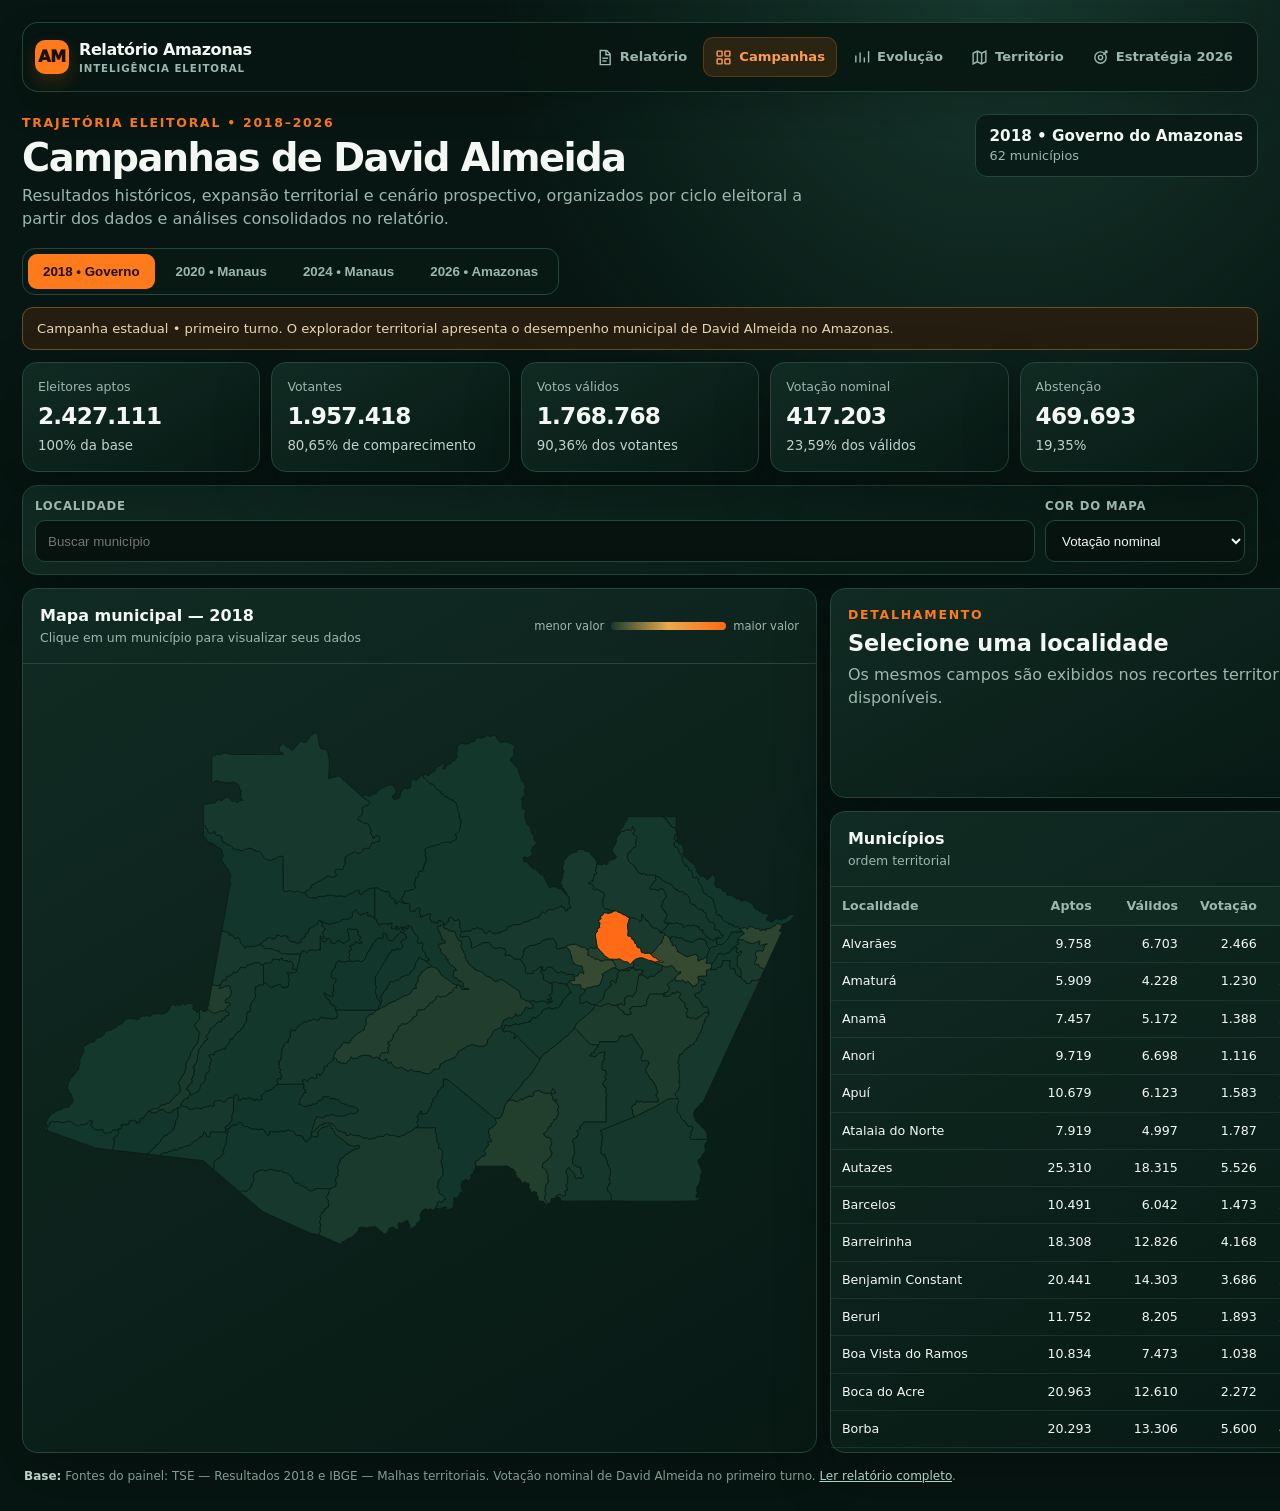
==== index.html @ e0f554e5 "feat: muda `painel` para `campanhas` e adiciona informações de `2020` e `2026`" ====
<!doctype html><html lang="pt-BR"><head><meta charset="utf-8"><meta name="viewport" content="width=device-width,initial-scale=1,viewport-fit=cover"><meta name="theme-color" content="#071612"><title>Campanhas de David Almeida — 2018 a 2026</title><meta name="description" content="Trajetória eleitoral de David Almeida: campanhas de 2018, 2020, 2024 e cenário prospectivo de 2026."><style>
:root{--bg:#071612;--panel:#0d211b;--line:#24463b;--text:#f3f8f5;--muted:#9db7ad;--orange:#ff7a1a;--gold:#ffc857;--shadow:0 22px 55px rgba(0,0,0,.28)}*{box-sizing:border-box}body{margin:0;background:radial-gradient(circle at 78% 0,#17382e 0,transparent 28%),var(--bg);color:var(--text);font:16px/1.45 Inter,system-ui,-apple-system,"Segoe UI",sans-serif}.shell{max-width:1500px;margin:auto;padding:22px}.top{display:flex;justify-content:space-between;gap:24px;align-items:flex-start}.eyebrow{color:var(--orange);font-size:.78rem;font-weight:800;letter-spacing:.14em;text-transform:uppercase}h1{font-size:clamp(1.6rem,3vw,2.5rem);line-height:1.06;letter-spacing:-.04em;margin:.35rem 0}.sub{color:var(--muted);margin:0;max-width:800px}.scope{border:1px solid var(--line);background:#0a1c17;padding:10px 14px;border-radius:12px;color:var(--muted);font-size:.8rem}.scope strong{display:block;color:var(--text);font-size:.95rem}.tabs{display:flex;gap:6px;margin:18px 0 12px;padding:5px;border:1px solid var(--line);border-radius:13px;background:#081914;width:max-content}.tab{border:0;background:transparent;color:var(--muted);padding:10px 15px;border-radius:9px;font-weight:800;cursor:pointer}.tab.active{background:var(--orange);color:#1c1007}.notice{margin-bottom:12px;padding:11px 14px;border:1px solid #69502b;border-radius:11px;background:#261d11;color:#e9d7b4;font-size:.82rem}.cards{display:grid;grid-template-columns:repeat(5,minmax(145px,1fr));gap:11px;margin-bottom:13px}.card,.panel{border:1px solid var(--line);background:linear-gradient(150deg,#102b23,#081914);border-radius:15px;box-shadow:var(--shadow)}.card{padding:15px}.card span{display:block;color:var(--muted);font-size:.78rem}.card strong{display:block;font-size:1.45rem;letter-spacing:-.035em;margin-top:3px}.card small{color:#c1d2cb}.toolbar{display:flex;flex-wrap:wrap;gap:10px;padding:12px;margin-bottom:13px}.field{display:grid;gap:5px;min-width:200px}.field.grow{flex:1}.field label{font-size:.73rem;color:var(--muted);font-weight:800;text-transform:uppercase;letter-spacing:.07em}.field input,.field select{height:42px;border:1px solid var(--line);background:#06130f;color:var(--text);border-radius:10px;padding:0 12px}.layout{display:grid;grid-template-columns:minmax(0,1.3fr) minmax(370px,.7fr);gap:13px}.panel-head{display:flex;justify-content:space-between;gap:14px;align-items:center;padding:15px 17px;border-bottom:1px solid var(--line)}.panel-head h2{font-size:1rem;margin:0}.panel-head p{font-size:.78rem;color:var(--muted);margin:2px 0 0}.legend{display:flex;align-items:center;gap:7px;font-size:.72rem;color:var(--muted)}.gradient{width:115px;height:8px;border-radius:10px;background:linear-gradient(90deg,#173b31,#e8a94c,#ff6a16)}.map{height:630px;position:relative;overflow:hidden}.map svg{width:100%;height:100%}.municipality{stroke:#081a14;stroke-width:.7;vector-effect:non-scaling-stroke;cursor:pointer;transition:.14s}.municipality:hover,.municipality.active{stroke:#fff;stroke-width:2;filter:brightness(1.18)}.municipality.dim{opacity:.2}.tooltip{position:absolute;display:none;min-width:225px;padding:11px;border:1px solid #49685e;border-radius:11px;background:rgba(4,17,13,.97);box-shadow:var(--shadow);font-size:.8rem;pointer-events:none}.tipgrid{display:grid;grid-template-columns:1fr auto;gap:3px 12px;margin-top:7px;color:var(--muted)}.tipgrid strong{color:var(--text)}.side{display:grid;grid-template-rows:auto 1fr;gap:13px}.detail{padding:17px;min-height:210px}.detail h3{margin:3px 0;font-size:1.4rem}.metrics{display:grid;grid-template-columns:1fr 1fr;gap:8px;margin-top:13px}.metric{padding:10px;background:#071813;border:1px solid #1d3a31;border-radius:9px}.metric span{display:block;color:var(--muted);font-size:.72rem}.metric strong{font-size:.98rem}.tablewrap{max-height:565px;overflow:auto}table{border-collapse:collapse;width:100%;font-size:.79rem}th{position:sticky;top:0;background:#102a22;color:var(--muted);text-align:left;padding:10px 11px;border-bottom:1px solid var(--line)}td{padding:9px 11px;border-bottom:1px solid rgba(36,70,59,.58);white-space:nowrap}td.num,th.num{text-align:right;font-variant-numeric:tabular-nums}tr[data-id]{cursor:pointer}tr[data-id]:hover{background:rgba(255,122,26,.08)}.zonegrid{display:none;grid-template-columns:repeat(3,1fr);gap:10px;padding:15px}.zone{padding:14px;border:1px solid var(--line);border-radius:11px;background:#071813;color:var(--text);cursor:pointer;text-align:left}.zone:hover{border-color:var(--orange)}.zone b{display:block;font-size:1.05rem}.zone span{font-size:.76rem;color:var(--muted)}.zone strong{display:block;margin-top:6px;color:var(--gold)}.source{margin:15px 2px 4px;color:#809c92;font-size:.75rem}.source a{color:#afd0c2}.hidden{display:none!important}@media(max-width:1000px){.cards{grid-template-columns:repeat(3,1fr)}.layout{grid-template-columns:1fr}.map{height:560px}.side{grid-template-columns:1fr 1fr}.tablewrap{max-height:440px}.zonegrid{grid-template-columns:repeat(2,1fr)}}@media(max-width:650px){.shell{padding:14px}.top{display:block}.scope{margin-top:12px;width:max-content}.cards{display:flex;overflow:auto}.card{min-width:155px}.toolbar{align-items:stretch}.field{width:100%}.layout,.side{display:grid;grid-template-columns:1fr}.map{height:455px}.zonegrid{grid-template-columns:1fr}.panel-head{align-items:flex-start;flex-direction:column}.legend{width:100%}.gradient{flex:1}}

/* Navegação principal — desktop + barra inferior mobile */
.site-nav{position:sticky;top:0;z-index:1000;margin:0 0 22px;padding:10px 12px;border:1px solid rgba(36,70,59,.95);border-radius:16px;background:rgba(7,22,18,.88);backdrop-filter:blur(18px);-webkit-backdrop-filter:blur(18px);box-shadow:0 14px 34px rgba(0,0,0,.18)}
.site-nav-inner{display:flex;align-items:center;gap:16px;min-height:48px}.brand{display:flex;align-items:center;gap:10px;color:var(--text);text-decoration:none;font-weight:900;letter-spacing:-.025em;white-space:nowrap}.brand-mark{display:grid;place-items:center;width:34px;height:34px;border-radius:10px;background:var(--orange);color:#1c1007;font-weight:950;box-shadow:0 8px 18px rgba(255,122,26,.18)}.brand small{display:block;color:var(--muted);font-size:.64rem;font-weight:750;letter-spacing:.09em;text-transform:uppercase}.desktop-links{display:flex;align-items:center;gap:4px;margin-left:auto}.desktop-links a{display:flex;align-items:center;gap:7px;padding:10px 12px;border-radius:10px;color:var(--muted);text-decoration:none;font-size:.82rem;font-weight:800;transition:.18s ease}.desktop-links a:hover{color:var(--text);background:#102a22}.desktop-links a.active{background:rgba(255,122,26,.14);color:#ff9b55;box-shadow:inset 0 0 0 1px rgba(255,122,26,.24)}.nav-icon{width:17px;height:17px;display:block;flex:0 0 auto}.nav-badge{margin-left:4px;padding:2px 6px;border-radius:999px;background:#1a382f;color:#a9c8bd;font-size:.58rem;letter-spacing:.05em;text-transform:uppercase}.mobile-bottom-nav{display:none}
.page-placeholder{min-height:62vh;display:grid;place-items:center}.placeholder-card{max-width:720px;text-align:center;padding:36px}.placeholder-card .placeholder-icon{width:54px;height:54px;display:grid;place-items:center;margin:0 auto 16px;border-radius:16px;background:rgba(255,122,26,.12);color:var(--orange);border:1px solid rgba(255,122,26,.22)}.placeholder-card h1{font-size:clamp(1.8rem,5vw,3rem)}.placeholder-card p{max-width:580px;margin:0 auto 18px;color:var(--muted)}.placeholder-card a.action{display:inline-flex;align-items:center;gap:8px;color:#1c1007;background:var(--orange);text-decoration:none;font-weight:900;padding:11px 16px;border-radius:10px}
@media(max-width:760px){body{padding-bottom:calc(82px + env(safe-area-inset-bottom))}.site-nav{display:none}.mobile-bottom-nav{position:fixed;left:10px;right:10px;bottom:calc(10px + env(safe-area-inset-bottom));z-index:1200;display:grid;grid-template-columns:repeat(5,1fr);gap:3px;padding:7px;border:1px solid rgba(73,104,94,.72);border-radius:18px;background:rgba(6,19,15,.94);backdrop-filter:blur(20px);-webkit-backdrop-filter:blur(20px);box-shadow:0 18px 45px rgba(0,0,0,.42)}.mobile-bottom-nav a{min-width:0;display:flex;flex-direction:column;align-items:center;justify-content:center;gap:4px;height:56px;border-radius:12px;color:#89a49a;text-decoration:none;font-size:.62rem;font-weight:800;line-height:1;white-space:nowrap}.mobile-bottom-nav a.active{color:#ff9b55;background:rgba(255,122,26,.12)}.mobile-bottom-nav .nav-icon{width:20px;height:20px}.shell{padding-bottom:14px}.top{padding-top:3px}}
@media(max-width:380px){.mobile-bottom-nav{left:6px;right:6px;bottom:calc(6px + env(safe-area-inset-bottom));padding:5px}.mobile-bottom-nav a{font-size:.56rem;height:54px}.mobile-bottom-nav .nav-icon{width:19px;height:19px}}


/* FIX 1.3.2 — navegação mobile em camada de aplicativo */
.mobile-nav-viewport{display:none}
@media(max-width:760px){
  html,body{min-height:100%;overflow-x:hidden}
  body{padding-bottom:calc(92px + env(safe-area-inset-bottom))!important}
  .mobile-nav-viewport{
    display:block!important;
    position:fixed!important;
    left:0!important;
    top:0!important;
    width:100%!important;
    height:100svh;
    z-index:2147483000!important;
    pointer-events:none!important;
    visibility:visible!important;
    opacity:1!important;
  }
  .mobile-nav-viewport .mobile-bottom-nav{
    position:absolute!important;
    left:10px!important;
    right:10px!important;
    top:auto!important;
    bottom:calc(10px + env(safe-area-inset-bottom))!important;
    width:auto!important;
    margin:0!important;
    display:grid!important;
    visibility:visible!important;
    opacity:1!important;
    transform:none!important;
    -webkit-transform:none!important;
    pointer-events:auto!important;
    z-index:1!important;
  }
}
@media(max-width:380px){
  .mobile-nav-viewport .mobile-bottom-nav{
    left:6px!important;
    right:6px!important;
    bottom:calc(6px + env(safe-area-inset-bottom))!important;
  }
}


/* CAMPANHAS 1.5.0 — ciclos 2018, 2020, 2024 e cenário 2026 */
.tabs{max-width:100%;overflow-x:auto;scrollbar-width:none;-webkit-overflow-scrolling:touch}.tabs::-webkit-scrollbar{display:none}.tab{white-space:nowrap;flex:0 0 auto}
.campaign-story{display:grid;gap:13px}.story-grid{display:grid;grid-template-columns:repeat(2,minmax(0,1fr));gap:13px}.story-card{padding:18px}.story-card.wide{grid-column:1/-1}.story-card h2{font-size:1.08rem;margin:3px 0 6px}.story-card h3{font-size:.94rem;margin:16px 0 7px}.story-card p{color:var(--muted);margin:0}.story-kicker{color:var(--orange);font-size:.7rem;font-weight:900;letter-spacing:.12em;text-transform:uppercase}.result-list{display:grid;gap:8px;margin-top:14px}.result-row{display:grid;grid-template-columns:minmax(120px,1fr) auto auto;align-items:center;gap:12px;padding:10px 11px;border:1px solid #1d3a31;border-radius:10px;background:#071813}.result-row span{color:#d9e5e0;font-weight:800}.result-row b{font-variant-numeric:tabular-nums}.result-row em{font-style:normal;color:var(--gold);font-weight:900;font-size:.8rem}.result-row.primary{border-color:rgba(255,122,26,.45);background:rgba(255,122,26,.08)}.result-row.primary em{color:#ff9b55}.story-metrics{display:grid;grid-template-columns:repeat(3,1fr);gap:8px;margin-top:14px}.story-metric{padding:11px;border-radius:10px;border:1px solid #1d3a31;background:#071813}.story-metric span{display:block;color:var(--muted);font-size:.69rem}.story-metric strong{display:block;margin-top:2px;font-size:1.05rem}.meter-wrap{margin-top:15px}.meter-label{display:flex;justify-content:space-between;gap:12px;font-size:.78rem;color:var(--muted);margin-bottom:6px}.meter-label strong{color:var(--text)}.meter{height:10px;border-radius:999px;overflow:hidden;background:#06130f;border:1px solid #1d3a31}.meter>i{display:block;height:100%;border-radius:inherit;background:linear-gradient(90deg,var(--orange),var(--gold))}.meter.teal>i{background:linear-gradient(90deg,#4e9c82,#82c6ad)}.chips{display:flex;flex-wrap:wrap;gap:8px;margin-top:13px}.chip{padding:8px 10px;border-radius:999px;background:#071813;border:1px solid #24463b;color:#d7e6df;font-size:.78rem;font-weight:800}.strategy-list{display:grid;gap:9px;margin:13px 0 0;padding:0;list-style:none}.strategy-list li{position:relative;padding:11px 12px 11px 35px;border:1px solid #1d3a31;border-radius:10px;background:#071813;color:#c8d8d1}.strategy-list li:before{content:'→';position:absolute;left:13px;top:10px;color:var(--orange);font-weight:950}.story-note{margin-top:13px;padding:11px 12px;border-left:3px solid var(--orange);background:rgba(255,122,26,.07);color:#d7c6ae!important;border-radius:0 9px 9px 0}.story-table{width:100%;margin-top:13px;border-collapse:collapse;font-size:.8rem}.story-table th{position:static}.story-table td{white-space:normal}.campaign-bridge{display:grid;grid-template-columns:1fr auto 1fr;gap:14px;align-items:center;margin-top:14px}.bridge-box{padding:15px;border:1px solid #1d3a31;border-radius:11px;background:#071813}.bridge-box span{display:block;color:var(--muted);font-size:.72rem}.bridge-box strong{display:block;font-size:1.35rem;margin-top:2px}.bridge-arrow{font-size:1.6rem;color:var(--orange);font-weight:950}.source strong{color:#bcd1c8}
@media(max-width:760px){.story-grid{grid-template-columns:1fr}.story-card.wide{grid-column:auto}.story-metrics{grid-template-columns:1fr 1fr}.result-row{grid-template-columns:1fr auto}.result-row em{grid-column:1/-1}.campaign-bridge{grid-template-columns:1fr}.bridge-arrow{transform:rotate(90deg);justify-self:center}.tabs{width:100%;margin-right:0}}
@media(max-width:420px){.story-metrics{grid-template-columns:1fr}.tab{padding:9px 12px;font-size:.77rem}}

</style></head><body><div class="mobile-nav-viewport" aria-hidden="false"><nav class="mobile-bottom-nav" aria-label="Navegação móvel"><a href="relatorio.html"><svg class="nav-icon" viewBox="0 0 24 24" fill="none" stroke="currentColor" stroke-width="2"><path d="M6 2h9l5 5v15H6z"/><path d="M14 2v6h6"/><path d="M9 13h8"/><path d="M9 17h6"/></svg><span>Relatório</span></a><a class="active" href="index.html"><svg class="nav-icon" viewBox="0 0 24 24" fill="none" stroke="currentColor" stroke-width="2"><rect x="3" y="3" width="7" height="7" rx="1"/><rect x="14" y="3" width="7" height="7" rx="1"/><rect x="3" y="14" width="7" height="7" rx="1"/><rect x="14" y="14" width="7" height="7" rx="1"/></svg><span>Campanhas</span></a><a href="evolucao.html"><svg class="nav-icon" viewBox="0 0 24 24" fill="none" stroke="currentColor" stroke-width="2"><path d="M4 19V9"/><path d="M10 19V5"/><path d="M16 19v-7"/><path d="M22 19V3"/></svg><span>Evolução</span></a><a href="territorio.html"><svg class="nav-icon" viewBox="0 0 24 24" fill="none" stroke="currentColor" stroke-width="2"><path d="m9 18-6 3V6l6-3 6 3 6-3v15l-6 3-6-3Z"/><path d="M9 3v15"/><path d="M15 6v15"/></svg><span>Território</span></a><a href="estrategia-2026.html"><svg class="nav-icon" viewBox="0 0 24 24" fill="none" stroke="currentColor" stroke-width="2"><circle cx="12" cy="12" r="8"/><circle cx="12" cy="12" r="3"/><path d="m16 8 5-5"/><path d="M18 3h3v3"/></svg><span>2026</span></a></nav></div><script id="mobile-nav-app-viewport-fix">
(function(){
  const layer=document.querySelector('.mobile-nav-viewport');
  if(!layer) return;
  const mq=window.matchMedia('(max-width: 760px)');

  function syncMobileViewport(){
    if(!mq.matches){
      layer.style.removeProperty('height');
      layer.style.removeProperty('top');
      return;
    }
    const vv=window.visualViewport;
    const h=vv && vv.height ? vv.height : window.innerHeight;
    const top=vv && Number.isFinite(vv.offsetTop) ? vv.offsetTop : 0;
    /* A camada acompanha somente a área realmente visível do navegador. */
    layer.style.height=Math.max(1,h)+'px';
    layer.style.top=Math.max(0,top)+'px';
  }

  syncMobileViewport();
  requestAnimationFrame(syncMobileViewport);
  setTimeout(syncMobileViewport,60);
  setTimeout(syncMobileViewport,250);
  setTimeout(syncMobileViewport,700);
  window.addEventListener('pageshow',syncMobileViewport,{passive:true});
  window.addEventListener('resize',syncMobileViewport,{passive:true});
  window.addEventListener('orientationchange',syncMobileViewport,{passive:true});
  if(window.visualViewport){
    window.visualViewport.addEventListener('resize',syncMobileViewport,{passive:true});
    window.visualViewport.addEventListener('scroll',syncMobileViewport,{passive:true});
  }
})();
</script><main class="shell"><nav class="site-nav" aria-label="Navegação principal"><div class="site-nav-inner"><a class="brand" href="index.html" aria-label="Relatório Amazonas — Página inicial"><span class="brand-mark">AM</span><span>Relatório Amazonas<small>Inteligência eleitoral</small></span></a><div class="desktop-links"><a href="relatorio.html"><svg class="nav-icon" viewBox="0 0 24 24" fill="none" stroke="currentColor" stroke-width="2"><path d="M6 2h9l5 5v15H6z"/><path d="M14 2v6h6"/><path d="M9 13h8"/><path d="M9 17h6"/></svg>Relatório</a><a class="active" href="index.html"><svg class="nav-icon" viewBox="0 0 24 24" fill="none" stroke="currentColor" stroke-width="2"><rect x="3" y="3" width="7" height="7" rx="1"/><rect x="14" y="3" width="7" height="7" rx="1"/><rect x="3" y="14" width="7" height="7" rx="1"/><rect x="14" y="14" width="7" height="7" rx="1"/></svg>Campanhas</a><a href="evolucao.html"><svg class="nav-icon" viewBox="0 0 24 24" fill="none" stroke="currentColor" stroke-width="2"><path d="M4 19V9"/><path d="M10 19V5"/><path d="M16 19v-7"/><path d="M22 19V3"/></svg>Evolução</a><a href="territorio.html"><svg class="nav-icon" viewBox="0 0 24 24" fill="none" stroke="currentColor" stroke-width="2"><path d="m9 18-6 3V6l6-3 6 3 6-3v15l-6 3-6-3Z"/><path d="M9 3v15"/><path d="M15 6v15"/></svg>Território</a><a href="estrategia-2026.html"><svg class="nav-icon" viewBox="0 0 24 24" fill="none" stroke="currentColor" stroke-width="2"><circle cx="12" cy="12" r="8"/><circle cx="12" cy="12" r="3"/><path d="m16 8 5-5"/><path d="M18 3h3v3"/></svg>Estratégia 2026</a></div></div></nav><header class="top"><div><div class="eyebrow">Trajetória eleitoral • 2018–2026</div><h1>Campanhas de David Almeida</h1><p class="sub">Resultados históricos, expansão territorial e cenário prospectivo, organizados por ciclo eleitoral a partir dos dados e análises consolidados no relatório.</p></div><div class="scope" id="scope"><strong>2018 • Governo do Amazonas</strong>62 municípios</div></header><nav class="tabs" aria-label="Ciclo eleitoral"><button class="tab active" data-year="2018">2018 • Governo</button><button class="tab" data-year="2020">2020 • Manaus</button><button class="tab" data-year="2024">2024 • Manaus</button><button class="tab" data-year="2026">2026 • Amazonas</button></nav><div class="notice" id="notice"></div><section class="cards" id="cards"></section><div id="territorialExplorer"><section class="panel toolbar"><div class="field grow"><label for="search">Localidade</label><input id="search" type="search" placeholder="Buscar município"></div><div class="field" id="metricField"><label for="metric">Cor do mapa</label><select id="metric"><option value="david">Votação nominal</option><option value="share">Percentual dos válidos</option><option value="aptos">Eleitores aptos</option><option value="validos">Votos válidos</option><option value="abstencao">Abstenção</option></select></div></section><section class="layout"><article class="panel"><div class="panel-head"><div><h2 id="visualTitle">Mapa municipal — 2018</h2><p id="visualSub">Clique em um município para visualizar seus dados</p></div><div class="legend" id="legend"><span>menor valor</span><i class="gradient"></i><span>maior valor</span></div></div><div class="map" id="map"><svg role="img" aria-label="Mapa dos municípios do Amazonas"></svg><div class="tooltip" id="tooltip"></div></div><div class="zonegrid" id="zonegrid"></div></article><aside class="side"><article class="panel detail" id="detail"></article><article class="panel"><div class="panel-head"><div><h2 id="tableTitle">Municípios</h2><p>ordem territorial</p></div></div><div class="tablewrap"><table><thead><tr><th>Localidade</th><th class="num">Aptos</th><th class="num">Válidos</th><th class="num">Votação</th><th class="num">%</th></tr></thead><tbody id="tbody"></tbody></table></div></article></aside></section></div><section class="campaign-story hidden" id="campaignStory"></section><p class="source" id="source"></p></main><script src="data.js"></script><script>
(()=>{
const A=window.ELECTION_DATA,B=window.ELECTION_2024,fmt=new Intl.NumberFormat('pt-BR'),pct=n=>Number(n).toFixed(2).replace('.',',')+'%';
const C2020={aptos:1331613,comparecimento:1032901,validos:910717,david:466970,share:51.27,abstencoes:298712,brancos:43232,nulos:78952,amazonino:443747,amazoninoShare:48.73,zonas:8,totalZonas:13};
const C2026={aptos:2801182,crescimento:5.7,obrigatorio:2400000,obrigatorioShare:86,facultativo:390000,facultativoShare:14,baseManaus2024:576171,interior:1050000};
const META={
 '2018':{scope:'<strong>2018 • Governo do Amazonas</strong>62 municípios',notice:'Campanha estadual • primeiro turno. O explorador territorial apresenta o desempenho municipal de David Almeida no Amazonas.',source:'Fontes do painel: TSE — Resultados 2018 e IBGE — Malhas territoriais. Votação nominal de David Almeida no primeiro turno.'},
 '2020':{scope:'<strong>2020 • Prefeitura de Manaus</strong>2º turno • vitória em 8 de 13 zonas',notice:'Campanha municipal • 1º e 2º turnos. Os indicadores do topo reproduzem a tabela consolidada do 2º turno apresentada no relatório; os destaques abaixo preservam a leitura estratégica do documento.',source:'Fonte desta seção: Relatório Analítico e Estratégico de Conjuntura Político-Eleitoral — ciclo de 2020, com referências TSE e imprensa citadas no documento.'},
 '2024':{scope:'<strong>2024 • Prefeitura de Manaus</strong>1º turno • 13 zonas eleitorais',notice:'Campanha municipal • primeiro turno no explorador territorial. O relatório também registra a reeleição no 2º turno com 576.171 votos e vitória em 11 das 13 zonas.',source:'Fontes do painel: TSE — Resultados 2024. O explorador territorial desta aba usa dados do primeiro turno de Manaus.'},
 '2026':{scope:'<strong>2026 • Cenário estadual</strong>2.801.182 eleitores projetados',notice:'Cenário prospectivo do relatório — não é resultado eleitoral. Os números desta aba são projeções, estimativas e condicionantes estratégicas descritas no documento para a eleição estadual de 2026.',source:'Fonte desta seção: Relatório Analítico e Estratégico de Conjuntura Político-Eleitoral — prospecção 2026, com dados e estimativas do TSE/IBGE citados no documento.'}
};
let year='2018',metric='david',query='';
const svg=document.querySelector('#map svg'),tip=document.querySelector('#tooltip'),detail=document.querySelector('#detail'),story=document.querySelector('#campaignStory'),explorer=document.querySelector('#territorialExplorer'),source=document.querySelector('#source'),byCode=new Map(A.municipios.map(d=>[d.code,d]));
const pts=[];A.geo.features.forEach(f=>f.geometry.coordinates.forEach(p=>{const rs=f.geometry.type==='Polygon'?[p]:p;rs.forEach(r=>r.forEach(x=>pts.push(x)))}));const xs=pts.map(p=>p[0]),ys=pts.map(p=>p[1]),x0=Math.min(...xs),x1=Math.max(...xs),y0=Math.min(...ys),y1=Math.max(...ys),W=900,H=650,pad=24,sc=Math.min((W-2*pad)/(x1-x0),(H-2*pad)/(y1-y0)),xy=p=>[pad+(p[0]-x0)*sc,H-pad-(p[1]-y0)*sc],ring=r=>r.map((p,i)=>{const q=xy(p);return(i?'L':'M')+q[0].toFixed(1)+','+q[1].toFixed(1)}).join('')+'Z',path=f=>f.geometry.type==='Polygon'?f.geometry.coordinates.map(ring).join(''):f.geometry.coordinates.map(p=>p.map(ring).join('')).join('');svg.setAttribute('viewBox',`0 0 ${W} ${H}`);const g=document.createElementNS('http://www.w3.org/2000/svg','g');svg.appendChild(g);A.geo.features.forEach(f=>{const e=document.createElementNS('http://www.w3.org/2000/svg','path');e.setAttribute('d',path(f));e.setAttribute('class','municipality');e.dataset.code=f.properties.code;g.appendChild(e);e.onclick=()=>select(byCode.get(e.dataset.code));e.onpointermove=v=>showTip(v,byCode.get(e.dataset.code));e.onpointerleave=()=>tip.style.display='none'});
function color(t){t=Math.max(0,Math.min(1,t));const a=t<.5?[18,54,44]:[232,169,76],b=t<.5?[232,169,76]:[255,106,22],u=t<.5?t*2:(t-.5)*2;return`rgb(${a.map((v,i)=>Math.round(v+(b[i]-v)*u)).join(',')})`}
function currentCards(){if(year==='2018'){const s=A.state;return[['Eleitores aptos',fmt.format(s.aptos),'100% da base'],['Votantes',fmt.format(s.comparecimento),pct(s.turnout)+' de comparecimento'],['Votos válidos',fmt.format(s.validos),pct(s.validos/s.comparecimento*100)+' dos votantes'],['Votação nominal',fmt.format(s.david),pct(s.share)+' dos válidos'],['Abstenção',fmt.format(s.aptos-s.comparecimento),pct(s.abstencao)]]}if(year==='2024'){const s=B.state;return[['Eleitores aptos',fmt.format(s.aptos),'100% da base'],['Votantes',fmt.format(s.comparecimento),pct(s.turnout)+' de comparecimento'],['Votos válidos',fmt.format(s.validos),pct(s.validos/s.comparecimento*100)+' dos votantes'],['David Almeida',fmt.format(s.david),pct(s.share)+' dos válidos'],['Abstenção',fmt.format(s.aptos-s.comparecimento),pct(s.abstencao)]]}if(year==='2020'){return[['Eleitores aptos',fmt.format(C2020.aptos),'2º turno'],['Comparecimento',fmt.format(C2020.comparecimento),'77,57% do eleitorado'],['Votos válidos',fmt.format(C2020.validos),'88,17% dos votantes'],['David Almeida',fmt.format(C2020.david),'51,27% dos válidos'],['Zonas vencidas','8 de 13','61,5% do território eleitoral']]}return[['Eleitores aptos',fmt.format(C2026.aptos),'projeção do relatório'],['Crescimento estadual','+5,7%','sobre o ciclo anterior citado'],['Voto obrigatório','~2,4 milhões','aprox. 86%'],['Voto facultativo','~390 mil','aprox. 14%'],['Base de Manaus em 2024',fmt.format(C2026.baseManaus2024),'referência para 2026']]}
function cards(){document.querySelector('#cards').innerHTML=currentCards().map(x=>`<article class="card"><span>${x[0]}</span><strong>${x[1]}</strong><small>${x[2]}</small></article>`).join('')}
function select(d){if(year!=='2018'&&year!=='2024')return;renderDetail(d);if(year==='2018')document.querySelectorAll('.municipality').forEach(e=>e.classList.toggle('active',e.dataset.code===d.code))}
function renderDetail(d){if(!d){detail.innerHTML='<div class="eyebrow">Detalhamento</div><h3>Selecione uma localidade</h3><p class="sub">Os mesmos campos são exibidos nos recortes territoriais disponíveis.</p>';return}const label=year==='2018'?d.name:`${d.zona}ª Zona Eleitoral`;detail.innerHTML=`<div class="eyebrow">${year} • primeiro turno</div><h3>${label}</h3><div class="metrics"><div class="metric"><span>Eleitores aptos</span><strong>${fmt.format(d.aptos)}</strong></div><div class="metric"><span>Votantes</span><strong>${fmt.format(d.comparecimento)}</strong></div><div class="metric"><span>Votos válidos</span><strong>${fmt.format(d.validos)}</strong></div><div class="metric"><span>Votação nominal</span><strong>${fmt.format(d.david)}</strong></div><div class="metric"><span>% dos válidos</span><strong>${pct(d.share)}</strong></div><div class="metric"><span>Abstenção</span><strong>${pct(d.abstencao)}</strong></div></div>`}
function showTip(e,d){if(year!=='2018')return;const b=document.querySelector('#map').getBoundingClientRect();tip.innerHTML=`<b>${d.name}</b><div class="tipgrid"><span>Aptos</span><strong>${fmt.format(d.aptos)}</strong><span>Votantes</span><strong>${fmt.format(d.comparecimento)}</strong><span>Válidos</span><strong>${fmt.format(d.validos)}</strong><span>Votação</span><strong>${fmt.format(d.david)} · ${pct(d.share)}</strong></div>`;tip.style.display='block';tip.style.left=Math.min(e.clientX-b.left+14,b.width-240)+'px';tip.style.top=Math.min(e.clientY-b.top+14,b.height-160)+'px'}
function table(rows){document.querySelector('#tbody').innerHTML=rows.map(d=>`<tr data-id="${year==='2018'?d.code:d.zona}"><td>${year==='2018'?d.name:d.zona+'ª Zona'}</td><td class="num">${fmt.format(d.aptos)}</td><td class="num">${fmt.format(d.validos)}</td><td class="num">${fmt.format(d.david)}</td><td class="num">${pct(d.share)}</td></tr>`).join('');document.querySelectorAll('tr[data-id]').forEach(r=>r.onclick=()=>select(year==='2018'?byCode.get(r.dataset.id):B.zonas.find(d=>d.zona==r.dataset.id)))}
function story2020(){return `<div class="story-grid"><article class="panel story-card"><div class="story-kicker">2020 • 1º turno</div><h2>Fragmentação e passagem ao segundo turno</h2><p>O relatório descreve uma disputa com 11 candidaturas e forte dispersão do voto em Manaus.</p><div class="result-list"><div class="result-row"><span>Amazonino Mendes</span><b>234.088</b><em>24,31%</em></div><div class="result-row primary"><span>David Almeida</span><b>218.929</b><em>22,74%</em></div><div class="result-row"><span>Zé Ricardo</span><b>—</b><em>14,52%</em></div><div class="result-row"><span>Ricardo Nicolau</span><b>—</b><em>12,29%</em></div></div></article><article class="panel story-card"><div class="story-kicker">2020 • 2º turno</div><h2>Virada matemática e vitória</h2><p>Em 29 de novembro de 2020, David Almeida venceu Amazonino Mendes e conquistou a Prefeitura de Manaus.</p><div class="result-list"><div class="result-row primary"><span>David Almeida • Avante</span><b>466.970</b><em>51,27%</em></div><div class="result-row"><span>Amazonino Mendes • Podemos</span><b>443.747</b><em>48,73%</em></div></div><div class="story-metrics"><div class="story-metric"><span>Diferença</span><strong>23.223 votos</strong></div><div class="story-metric"><span>Abstenções</span><strong>298.712</strong></div><div class="story-metric"><span>Brancos + nulos</span><strong>122.184</strong></div></div></article><article class="panel story-card"><div class="story-kicker">Cartografia eleitoral</div><h2>8 das 13 zonas conquistadas</h2><p>A expansão territorial se apoiou sobretudo nas áreas Norte e Leste, com destaque para a 31ª e a 63ª Zonas Eleitorais.</p><div class="meter-wrap"><div class="meter-label"><span>Zonas vencidas por David Almeida</span><strong>8 / 13 • 61,5%</strong></div><div class="meter"><i style="width:61.5%"></i></div></div><div class="chips"><span class="chip">31ª ZE • Sul</span><span class="chip">63ª ZE • Leste</span><span class="chip">Norte</span><span class="chip">Leste</span></div><p class="story-note">O relatório associa essas áreas à alta densidade demográfica e à maior aderência às pautas de infraestrutura e saúde.</p></article><article class="panel story-card"><div class="story-kicker">Leitura territorial</div><h2>5 zonas permaneceram com a oposição</h2><p>O documento registra resistência mais forte em áreas rurais e nas zonas de classe média consolidada e maior renda, especialmente nos eixos Centro-Sul.</p><div class="chips"><span class="chip">1ª ZE</span><span class="chip">2ª ZE</span><span class="chip">Adrianópolis</span><span class="chip">Parque 10</span></div><ul class="strategy-list"><li>A vitória de 2020 criou a base institucional para a expansão territorial posterior.</li><li>O desempenho de Norte e Leste se tornou o núcleo de retenção eleitoral para os ciclos seguintes.</li><li>A margem estreita do 2º turno evidencia a importância de ampliar a penetração fora dos redutos originais.</li></ul></article><article class="panel story-card wide"><div class="story-kicker">Dados consolidados • 2º turno</div><h2>Resumo do ciclo de 2020</h2><table class="story-table"><thead><tr><th>Indicador</th><th class="num">Volume</th><th class="num">Percentual</th></tr></thead><tbody><tr><td>Eleitorado total</td><td class="num">1.331.613</td><td class="num">100,00%</td></tr><tr><td>Comparecimento</td><td class="num">1.032.901</td><td class="num">77,57%</td></tr><tr><td>Votos válidos</td><td class="num">910.717</td><td class="num">88,17% dos votantes</td></tr><tr><td>David Almeida</td><td class="num">466.970</td><td class="num">51,27% dos válidos</td></tr><tr><td>Amazonino Mendes</td><td class="num">443.747</td><td class="num">48,73% dos válidos</td></tr><tr><td>Abstenções</td><td class="num">298.712</td><td class="num">22,43%</td></tr><tr><td>Votos brancos</td><td class="num">43.232</td><td class="num">4,19%</td></tr><tr><td>Votos nulos</td><td class="num">78.952</td><td class="num">7,64%</td></tr></tbody></table><p class="story-note">Os KPIs e a tabela desta seção reproduzem os números consolidados apresentados no relatório, sem combinar universos de outras passagens do texto.</p></article></div>`}
function story2026(){return `<div class="story-grid"><article class="panel story-card"><div class="story-kicker">2026 • escala estadual</div><h2>Um eleitorado de 2,8 milhões</h2><p>O relatório projeta 2.801.182 eleitores aptos no Amazonas, crescimento de 5,7% e uma disputa definida pela capacidade de combinar força metropolitana e interiorização.</p><div class="story-metrics"><div class="story-metric"><span>Eleitores aptos</span><strong>2.801.182</strong></div><div class="story-metric"><span>Crescimento</span><strong>+5,7%</strong></div><div class="story-metric"><span>Municípios-chave citados</span><strong>5</strong></div></div><div class="chips"><span class="chip">Manaus</span><span class="chip">Manacapuru</span><span class="chip">Itacoatiara</span><span class="chip">Parintins</span><span class="chip">Coari</span></div></article><article class="panel story-card"><div class="story-kicker">Perfil do eleitorado</div><h2>Obrigatório x facultativo</h2><p>A modelagem do documento aplica a distribuição nacional ao Amazonas e aponta envelhecimento gradual da base votante.</p><div class="meter-wrap"><div class="meter-label"><span>Voto obrigatório</span><strong>~2,4 milhões • 86%</strong></div><div class="meter"><i style="width:86%"></i></div></div><div class="meter-wrap"><div class="meter-label"><span>Voto facultativo</span><strong>~390 mil • 14%</strong></div><div class="meter teal"><i style="width:14%"></i></div></div><p class="story-note">O relatório associa o crescimento do eleitorado sênior a maior relevância de pautas concretas como mobilidade, infraestrutura e saúde primária.</p></article><article class="panel story-card wide"><div class="story-kicker">Ponte eleitoral</div><h2>Da consolidação em Manaus à disputa estadual</h2><p>O desafio descrito no documento é transformar o patrimônio eleitoral acumulado na capital em uma rede estadual capaz de recompor a capilaridade observada em 2018.</p><div class="campaign-bridge"><div class="bridge-box"><span>Base de referência em Manaus • 2024</span><strong>576.171 votos</strong><small>resultado do 2º turno citado no relatório</small></div><div class="bridge-arrow">→</div><div class="bridge-box"><span>Eleitorado estadual projetado • 2026</span><strong>2.801.182</strong><small>escala da disputa estadual</small></div></div></article><article class="panel story-card"><div class="story-kicker">Interiorização</div><h2>Reativar a matriz territorial de 2018</h2><p>O relatório retoma municípios em que David Almeida apresentou força competitiva no pleito estadual de 2018 como referências para a expansão de 2026.</p><div class="chips"><span class="chip">Novo Airão</span><span class="chip">Humaitá</span><span class="chip">Iranduba</span><span class="chip">Borba</span><span class="chip">Silves</span></div><ul class="strategy-list"><li>Conectar a base consolidada de Manaus aos grandes colégios eleitorais do interior.</li><li>Reduzir a dependência exclusiva da força metropolitana.</li><li>Operar uma logística estadual compatível com as distâncias e calhas fluviais do Amazonas.</li></ul></article><article class="panel story-card"><div class="story-kicker">Condicionantes estratégicas</div><h2>Três eixos destacados pelo relatório</h2><ul class="strategy-list"><li><strong>Não voto:</strong> converter parte da abstenção estrutural observada em Manaus em participação afirmativa.</li><li><strong>Expansão territorial:</strong> levar a experiência de 8 zonas em 2020 e 11 em 2024 para uma lógica estadual.</li><li><strong>Peso do interior:</strong> construir alianças e presença territorial para evitar vantagens adversárias fora da capital.</li></ul><p class="story-note">Esta aba representa o cenário projetado no relatório e deve ser lida como prospecção estratégica, não como apuração ou pesquisa eleitoral.</p></article></div>`}
function renderStory(){story.innerHTML=year==='2020'?story2020():story2026()}
function render(){cards();const meta=META[year];document.querySelector('#scope').innerHTML=meta.scope;document.querySelector('#notice').textContent=meta.notice;source.innerHTML='<strong>Base:</strong> '+meta.source+' <a href="relatorio.html">Ler relatório completo</a>.';const territorial=year==='2018'||year==='2024';explorer.classList.toggle('hidden',!territorial);story.classList.toggle('hidden',territorial);if(!territorial){renderStory();return}const is18=year==='2018';document.querySelector('#map').classList.toggle('hidden',!is18);document.querySelector('#zonegrid').style.display=is18?'none':'grid';document.querySelector('#legend').classList.toggle('hidden',!is18);document.querySelector('#metricField').classList.toggle('hidden',!is18);document.querySelector('#search').placeholder=is18?'Buscar município':'Buscar zona eleitoral';document.querySelector('#visualTitle').textContent=is18?'Mapa municipal — 2018':'Zonas eleitorais de Manaus — 2024';document.querySelector('#visualSub').textContent=is18?'Clique em um município para visualizar seus dados':'Selecione uma zona para visualizar seus dados';document.querySelector('#tableTitle').textContent=is18?'Municípios':'Zonas eleitorais';if(is18){const rows=A.municipios.filter(d=>d.name.toLowerCase().includes(query)),vals=rows.map(d=>d[metric]),mn=Math.min(...vals),mx=Math.max(...vals);document.querySelectorAll('.municipality').forEach(e=>{const d=byCode.get(e.dataset.code),ok=rows.includes(d);e.classList.toggle('dim',!ok);e.style.fill=ok?color((d[metric]-mn)/(mx-mn||1)):'#183028'});table(rows)}else{const rows=B.zonas.filter(d=>!query||String(d.zona).includes(query.replace(/\D/g,'')));document.querySelector('#zonegrid').innerHTML=rows.map(d=>`<button class="zone" data-id="${d.zona}"><b>${d.zona}ª Zona</b><span>${fmt.format(d.aptos)} eleitores aptos</span><strong>${fmt.format(d.david)} votos nominais</strong></button>`).join('');document.querySelectorAll('.zone').forEach(b=>b.onclick=()=>select(B.zonas.find(d=>d.zona==b.dataset.id)));table(rows)}}
document.querySelectorAll('.tab').forEach(b=>b.onclick=()=>{year=b.dataset.year;query='';document.querySelector('#search').value='';document.querySelectorAll('.tab').forEach(x=>x.classList.toggle('active',x===b));renderDetail(null);render()});document.querySelector('#metric').onchange=e=>{metric=e.target.value;render()};document.querySelector('#search').oninput=e=>{query=e.target.value.trim().toLowerCase();render()};renderDetail(null);render();
})();
</script></body></html>
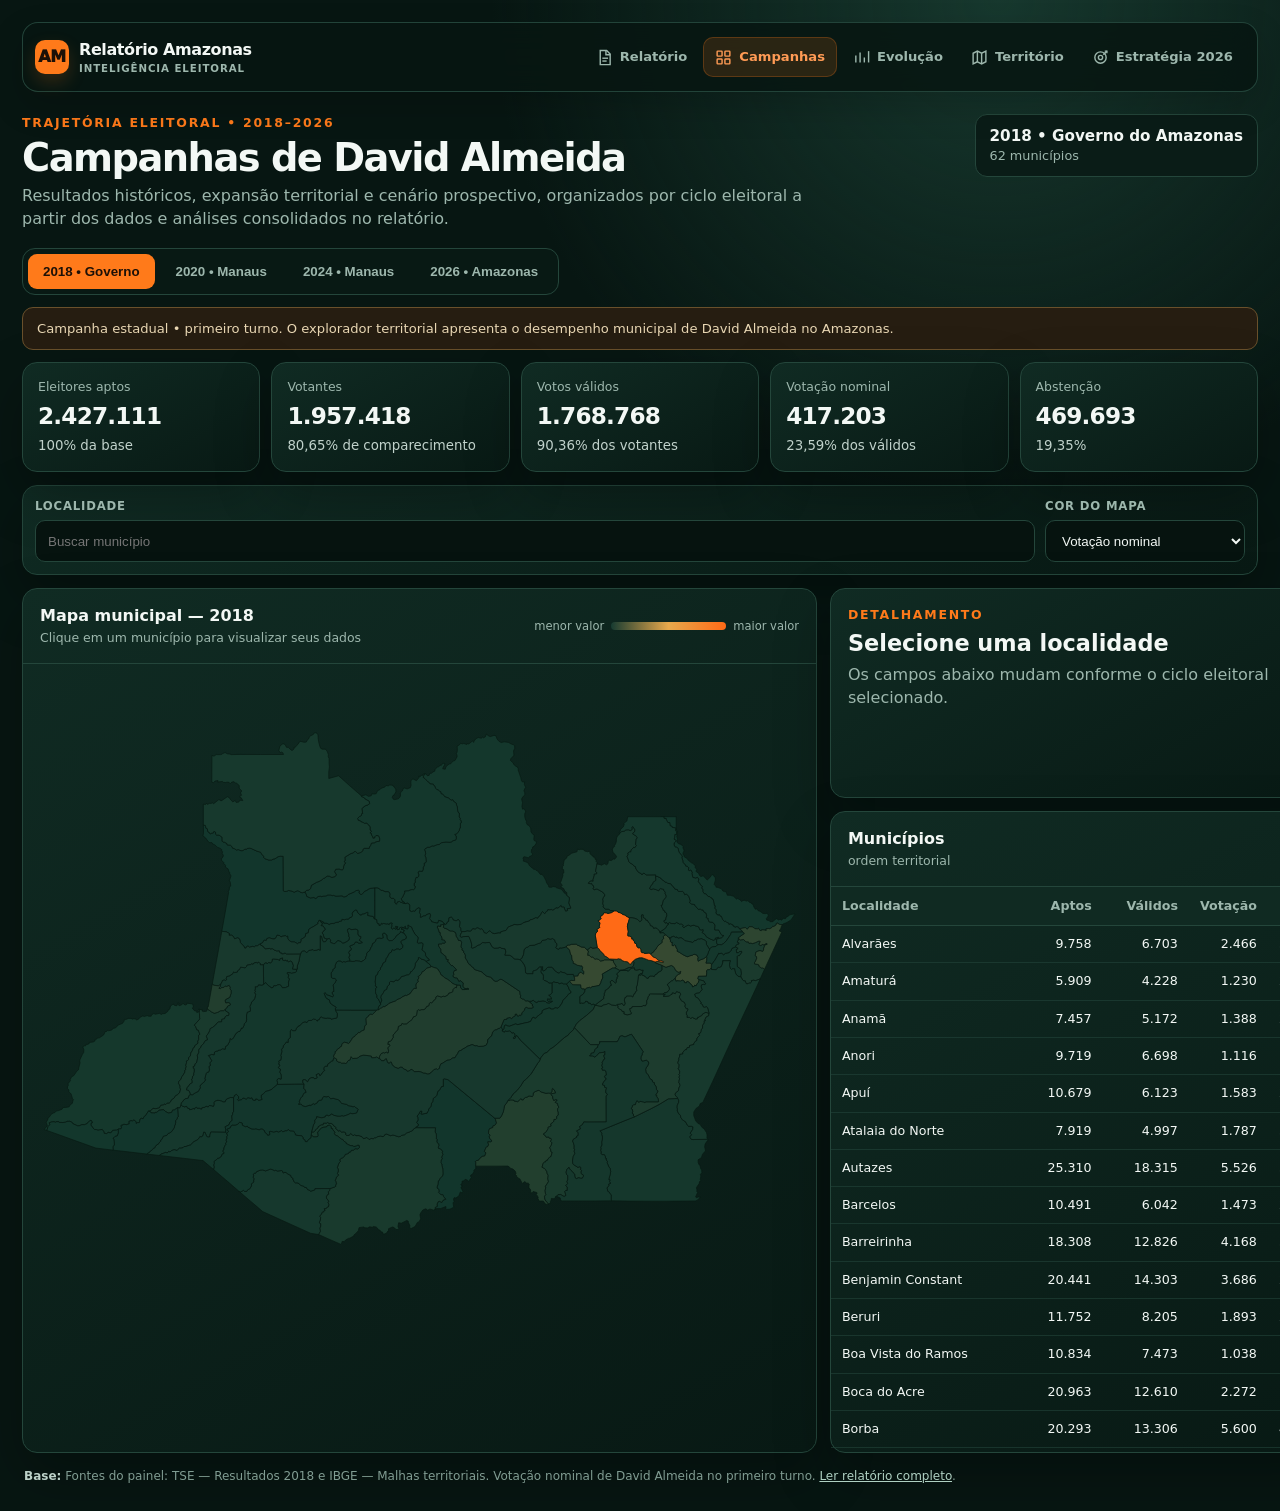
==== commit cc518971: "feat: adiciona mapa do eleitorado a seção 2026 da aba `campanha`" ====
--- a/index.html
+++ b/index.html
@@ -1,4 +1,4 @@
-<!doctype html><html lang="pt-BR"><head><meta charset="utf-8"><meta name="viewport" content="width=device-width,initial-scale=1,viewport-fit=cover"><meta name="theme-color" content="#071612"><title>Campanhas de David Almeida — 2018 a 2026</title><meta name="description" content="Trajetória eleitoral de David Almeida: campanhas de 2018, 2020, 2024 e cenário prospectivo de 2026."><style>
+<!doctype html><html lang="pt-BR"><head><meta charset="utf-8"><meta name="viewport" content="width=device-width,initial-scale=1,viewport-fit=cover"><meta name="theme-color" content="#071612"><title>Campanhas de David Almeida — 2018 a 2026</title><meta name="description" content="Trajetória eleitoral de David Almeida: campanhas de 2018, 2020 e 2024, além do eleitorado oficial e cenário estratégico de 2026."><style>
 :root{--bg:#071612;--panel:#0d211b;--line:#24463b;--text:#f3f8f5;--muted:#9db7ad;--orange:#ff7a1a;--gold:#ffc857;--shadow:0 22px 55px rgba(0,0,0,.28)}*{box-sizing:border-box}body{margin:0;background:radial-gradient(circle at 78% 0,#17382e 0,transparent 28%),var(--bg);color:var(--text);font:16px/1.45 Inter,system-ui,-apple-system,"Segoe UI",sans-serif}.shell{max-width:1500px;margin:auto;padding:22px}.top{display:flex;justify-content:space-between;gap:24px;align-items:flex-start}.eyebrow{color:var(--orange);font-size:.78rem;font-weight:800;letter-spacing:.14em;text-transform:uppercase}h1{font-size:clamp(1.6rem,3vw,2.5rem);line-height:1.06;letter-spacing:-.04em;margin:.35rem 0}.sub{color:var(--muted);margin:0;max-width:800px}.scope{border:1px solid var(--line);background:#0a1c17;padding:10px 14px;border-radius:12px;color:var(--muted);font-size:.8rem}.scope strong{display:block;color:var(--text);font-size:.95rem}.tabs{display:flex;gap:6px;margin:18px 0 12px;padding:5px;border:1px solid var(--line);border-radius:13px;background:#081914;width:max-content}.tab{border:0;background:transparent;color:var(--muted);padding:10px 15px;border-radius:9px;font-weight:800;cursor:pointer}.tab.active{background:var(--orange);color:#1c1007}.notice{margin-bottom:12px;padding:11px 14px;border:1px solid #69502b;border-radius:11px;background:#261d11;color:#e9d7b4;font-size:.82rem}.cards{display:grid;grid-template-columns:repeat(5,minmax(145px,1fr));gap:11px;margin-bottom:13px}.card,.panel{border:1px solid var(--line);background:linear-gradient(150deg,#102b23,#081914);border-radius:15px;box-shadow:var(--shadow)}.card{padding:15px}.card span{display:block;color:var(--muted);font-size:.78rem}.card strong{display:block;font-size:1.45rem;letter-spacing:-.035em;margin-top:3px}.card small{color:#c1d2cb}.toolbar{display:flex;flex-wrap:wrap;gap:10px;padding:12px;margin-bottom:13px}.field{display:grid;gap:5px;min-width:200px}.field.grow{flex:1}.field label{font-size:.73rem;color:var(--muted);font-weight:800;text-transform:uppercase;letter-spacing:.07em}.field input,.field select{height:42px;border:1px solid var(--line);background:#06130f;color:var(--text);border-radius:10px;padding:0 12px}.layout{display:grid;grid-template-columns:minmax(0,1.3fr) minmax(370px,.7fr);gap:13px}.panel-head{display:flex;justify-content:space-between;gap:14px;align-items:center;padding:15px 17px;border-bottom:1px solid var(--line)}.panel-head h2{font-size:1rem;margin:0}.panel-head p{font-size:.78rem;color:var(--muted);margin:2px 0 0}.legend{display:flex;align-items:center;gap:7px;font-size:.72rem;color:var(--muted)}.gradient{width:115px;height:8px;border-radius:10px;background:linear-gradient(90deg,#173b31,#e8a94c,#ff6a16)}.map{height:630px;position:relative;overflow:hidden}.map svg{width:100%;height:100%}.municipality{stroke:#081a14;stroke-width:.7;vector-effect:non-scaling-stroke;cursor:pointer;transition:.14s}.municipality:hover,.municipality.active{stroke:#fff;stroke-width:2;filter:brightness(1.18)}.municipality.dim{opacity:.2}.tooltip{position:absolute;display:none;min-width:225px;padding:11px;border:1px solid #49685e;border-radius:11px;background:rgba(4,17,13,.97);box-shadow:var(--shadow);font-size:.8rem;pointer-events:none}.tipgrid{display:grid;grid-template-columns:1fr auto;gap:3px 12px;margin-top:7px;color:var(--muted)}.tipgrid strong{color:var(--text)}.side{display:grid;grid-template-rows:auto 1fr;gap:13px}.detail{padding:17px;min-height:210px}.detail h3{margin:3px 0;font-size:1.4rem}.metrics{display:grid;grid-template-columns:1fr 1fr;gap:8px;margin-top:13px}.metric{padding:10px;background:#071813;border:1px solid #1d3a31;border-radius:9px}.metric span{display:block;color:var(--muted);font-size:.72rem}.metric strong{font-size:.98rem}.tablewrap{max-height:565px;overflow:auto}table{border-collapse:collapse;width:100%;font-size:.79rem}th{position:sticky;top:0;background:#102a22;color:var(--muted);text-align:left;padding:10px 11px;border-bottom:1px solid var(--line)}td{padding:9px 11px;border-bottom:1px solid rgba(36,70,59,.58);white-space:nowrap}td.num,th.num{text-align:right;font-variant-numeric:tabular-nums}tr[data-id]{cursor:pointer}tr[data-id]:hover{background:rgba(255,122,26,.08)}.zonegrid{display:none;grid-template-columns:repeat(3,1fr);gap:10px;padding:15px}.zone{padding:14px;border:1px solid var(--line);border-radius:11px;background:#071813;color:var(--text);cursor:pointer;text-align:left}.zone:hover{border-color:var(--orange)}.zone b{display:block;font-size:1.05rem}.zone span{font-size:.76rem;color:var(--muted)}.zone strong{display:block;margin-top:6px;color:var(--gold)}.source{margin:15px 2px 4px;color:#809c92;font-size:.75rem}.source a{color:#afd0c2}.hidden{display:none!important}@media(max-width:1000px){.cards{grid-template-columns:repeat(3,1fr)}.layout{grid-template-columns:1fr}.map{height:560px}.side{grid-template-columns:1fr 1fr}.tablewrap{max-height:440px}.zonegrid{grid-template-columns:repeat(2,1fr)}}@media(max-width:650px){.shell{padding:14px}.top{display:block}.scope{margin-top:12px;width:max-content}.cards{display:flex;overflow:auto}.card{min-width:155px}.toolbar{align-items:stretch}.field{width:100%}.layout,.side{display:grid;grid-template-columns:1fr}.map{height:455px}.zonegrid{grid-template-columns:1fr}.panel-head{align-items:flex-start;flex-direction:column}.legend{width:100%}.gradient{flex:1}}
 
 /* Navegação principal — desktop + barra inferior mobile */
@@ -91,31 +91,32 @@
     window.visualViewport.addEventListener('scroll',syncMobileViewport,{passive:true});
   }
 })();
-</script><main class="shell"><nav class="site-nav" aria-label="Navegação principal"><div class="site-nav-inner"><a class="brand" href="index.html" aria-label="Relatório Amazonas — Página inicial"><span class="brand-mark">AM</span><span>Relatório Amazonas<small>Inteligência eleitoral</small></span></a><div class="desktop-links"><a href="relatorio.html"><svg class="nav-icon" viewBox="0 0 24 24" fill="none" stroke="currentColor" stroke-width="2"><path d="M6 2h9l5 5v15H6z"/><path d="M14 2v6h6"/><path d="M9 13h8"/><path d="M9 17h6"/></svg>Relatório</a><a class="active" href="index.html"><svg class="nav-icon" viewBox="0 0 24 24" fill="none" stroke="currentColor" stroke-width="2"><rect x="3" y="3" width="7" height="7" rx="1"/><rect x="14" y="3" width="7" height="7" rx="1"/><rect x="3" y="14" width="7" height="7" rx="1"/><rect x="14" y="14" width="7" height="7" rx="1"/></svg>Campanhas</a><a href="evolucao.html"><svg class="nav-icon" viewBox="0 0 24 24" fill="none" stroke="currentColor" stroke-width="2"><path d="M4 19V9"/><path d="M10 19V5"/><path d="M16 19v-7"/><path d="M22 19V3"/></svg>Evolução</a><a href="territorio.html"><svg class="nav-icon" viewBox="0 0 24 24" fill="none" stroke="currentColor" stroke-width="2"><path d="m9 18-6 3V6l6-3 6 3 6-3v15l-6 3-6-3Z"/><path d="M9 3v15"/><path d="M15 6v15"/></svg>Território</a><a href="estrategia-2026.html"><svg class="nav-icon" viewBox="0 0 24 24" fill="none" stroke="currentColor" stroke-width="2"><circle cx="12" cy="12" r="8"/><circle cx="12" cy="12" r="3"/><path d="m16 8 5-5"/><path d="M18 3h3v3"/></svg>Estratégia 2026</a></div></div></nav><header class="top"><div><div class="eyebrow">Trajetória eleitoral • 2018–2026</div><h1>Campanhas de David Almeida</h1><p class="sub">Resultados históricos, expansão territorial e cenário prospectivo, organizados por ciclo eleitoral a partir dos dados e análises consolidados no relatório.</p></div><div class="scope" id="scope"><strong>2018 • Governo do Amazonas</strong>62 municípios</div></header><nav class="tabs" aria-label="Ciclo eleitoral"><button class="tab active" data-year="2018">2018 • Governo</button><button class="tab" data-year="2020">2020 • Manaus</button><button class="tab" data-year="2024">2024 • Manaus</button><button class="tab" data-year="2026">2026 • Amazonas</button></nav><div class="notice" id="notice"></div><section class="cards" id="cards"></section><div id="territorialExplorer"><section class="panel toolbar"><div class="field grow"><label for="search">Localidade</label><input id="search" type="search" placeholder="Buscar município"></div><div class="field" id="metricField"><label for="metric">Cor do mapa</label><select id="metric"><option value="david">Votação nominal</option><option value="share">Percentual dos válidos</option><option value="aptos">Eleitores aptos</option><option value="validos">Votos válidos</option><option value="abstencao">Abstenção</option></select></div></section><section class="layout"><article class="panel"><div class="panel-head"><div><h2 id="visualTitle">Mapa municipal — 2018</h2><p id="visualSub">Clique em um município para visualizar seus dados</p></div><div class="legend" id="legend"><span>menor valor</span><i class="gradient"></i><span>maior valor</span></div></div><div class="map" id="map"><svg role="img" aria-label="Mapa dos municípios do Amazonas"></svg><div class="tooltip" id="tooltip"></div></div><div class="zonegrid" id="zonegrid"></div></article><aside class="side"><article class="panel detail" id="detail"></article><article class="panel"><div class="panel-head"><div><h2 id="tableTitle">Municípios</h2><p>ordem territorial</p></div></div><div class="tablewrap"><table><thead><tr><th>Localidade</th><th class="num">Aptos</th><th class="num">Válidos</th><th class="num">Votação</th><th class="num">%</th></tr></thead><tbody id="tbody"></tbody></table></div></article></aside></section></div><section class="campaign-story hidden" id="campaignStory"></section><p class="source" id="source"></p></main><script src="data.js"></script><script>
+</script><main class="shell"><nav class="site-nav" aria-label="Navegação principal"><div class="site-nav-inner"><a class="brand" href="index.html" aria-label="Relatório Amazonas — Página inicial"><span class="brand-mark">AM</span><span>Relatório Amazonas<small>Inteligência eleitoral</small></span></a><div class="desktop-links"><a href="relatorio.html"><svg class="nav-icon" viewBox="0 0 24 24" fill="none" stroke="currentColor" stroke-width="2"><path d="M6 2h9l5 5v15H6z"/><path d="M14 2v6h6"/><path d="M9 13h8"/><path d="M9 17h6"/></svg>Relatório</a><a class="active" href="index.html"><svg class="nav-icon" viewBox="0 0 24 24" fill="none" stroke="currentColor" stroke-width="2"><rect x="3" y="3" width="7" height="7" rx="1"/><rect x="14" y="3" width="7" height="7" rx="1"/><rect x="3" y="14" width="7" height="7" rx="1"/><rect x="14" y="14" width="7" height="7" rx="1"/></svg>Campanhas</a><a href="evolucao.html"><svg class="nav-icon" viewBox="0 0 24 24" fill="none" stroke="currentColor" stroke-width="2"><path d="M4 19V9"/><path d="M10 19V5"/><path d="M16 19v-7"/><path d="M22 19V3"/></svg>Evolução</a><a href="territorio.html"><svg class="nav-icon" viewBox="0 0 24 24" fill="none" stroke="currentColor" stroke-width="2"><path d="m9 18-6 3V6l6-3 6 3 6-3v15l-6 3-6-3Z"/><path d="M9 3v15"/><path d="M15 6v15"/></svg>Território</a><a href="estrategia-2026.html"><svg class="nav-icon" viewBox="0 0 24 24" fill="none" stroke="currentColor" stroke-width="2"><circle cx="12" cy="12" r="8"/><circle cx="12" cy="12" r="3"/><path d="m16 8 5-5"/><path d="M18 3h3v3"/></svg>Estratégia 2026</a></div></div></nav><header class="top"><div><div class="eyebrow">Trajetória eleitoral • 2018–2026</div><h1>Campanhas de David Almeida</h1><p class="sub">Resultados históricos, expansão territorial e cenário prospectivo, organizados por ciclo eleitoral a partir dos dados e análises consolidados no relatório.</p></div><div class="scope" id="scope"><strong>2018 • Governo do Amazonas</strong>62 municípios</div></header><nav class="tabs" aria-label="Ciclo eleitoral"><button class="tab active" data-year="2018">2018 • Governo</button><button class="tab" data-year="2020">2020 • Manaus</button><button class="tab" data-year="2024">2024 • Manaus</button><button class="tab" data-year="2026">2026 • Amazonas</button></nav><div class="notice" id="notice"></div><section class="cards" id="cards"></section><div id="territorialExplorer"><section class="panel toolbar"><div class="field grow"><label for="search">Localidade</label><input id="search" type="search" placeholder="Buscar município"></div><div class="field" id="metricField"><label for="metric">Cor do mapa</label><select id="metric"><option value="david">Votação nominal</option><option value="share">Percentual dos válidos</option><option value="aptos">Eleitores aptos</option><option value="validos">Votos válidos</option><option value="abstencao">Abstenção</option></select></div></section><section class="layout"><article class="panel"><div class="panel-head"><div><h2 id="visualTitle">Mapa municipal — 2018</h2><p id="visualSub">Clique em um município para visualizar seus dados</p></div><div class="legend" id="legend"><span>menor valor</span><i class="gradient"></i><span>maior valor</span></div></div><div class="map" id="map"><svg role="img" aria-label="Mapa dos municípios do Amazonas"></svg><div class="tooltip" id="tooltip"></div></div><div class="zonegrid" id="zonegrid"></div></article><aside class="side"><article class="panel detail" id="detail"></article><article class="panel"><div class="panel-head"><div><h2 id="tableTitle">Municípios</h2><p>ordem territorial</p></div></div><div class="tablewrap"><table><thead><tr><th>Localidade</th><th class="num">Aptos</th><th class="num">Válidos</th><th class="num">Votação</th><th class="num">%</th></tr></thead><tbody id="tbody"></tbody></table></div></article></aside></section></div><section class="campaign-story hidden" id="campaignStory"></section><p class="source" id="source"></p></main><script src="data.js"></script><script src="eleitorado-2026.js"></script><script>
 (()=>{
-const A=window.ELECTION_DATA,B=window.ELECTION_2024,fmt=new Intl.NumberFormat('pt-BR'),pct=n=>Number(n).toFixed(2).replace('.',',')+'%';
+const A=window.ELECTION_DATA,B=window.ELECTION_2024,E26=window.ELEITORADO_2026,fmt=new Intl.NumberFormat('pt-BR'),pct=n=>Number(n).toFixed(2).replace('.',',')+'%';
 const C2020={aptos:1331613,comparecimento:1032901,validos:910717,david:466970,share:51.27,abstencoes:298712,brancos:43232,nulos:78952,amazonino:443747,amazoninoShare:48.73,zonas:8,totalZonas:13};
-const C2026={aptos:2801182,crescimento:5.7,obrigatorio:2400000,obrigatorioShare:86,facultativo:390000,facultativoShare:14,baseManaus2024:576171,interior:1050000};
+const C2026={aptos:E26.total,crescimento:E26.crescimento,obrigatorio:E26.obrigatorio,obrigatorioShare:E26.obrigatorio/E26.total*100,facultativo:E26.facultativo,facultativoShare:E26.facultativo/E26.total*100,baseManaus2024:576171,manaus:E26.manaus,interior:E26.interior};
+const E2026=E26.municipios.map(d=>({...d,share:d.aptos/E26.total*100}));[...E2026].sort((a,b)=>b.aptos-a.aptos).forEach((d,i)=>d.rank=i+1);
 const META={
  '2018':{scope:'<strong>2018 • Governo do Amazonas</strong>62 municípios',notice:'Campanha estadual • primeiro turno. O explorador territorial apresenta o desempenho municipal de David Almeida no Amazonas.',source:'Fontes do painel: TSE — Resultados 2018 e IBGE — Malhas territoriais. Votação nominal de David Almeida no primeiro turno.'},
  '2020':{scope:'<strong>2020 • Prefeitura de Manaus</strong>2º turno • vitória em 8 de 13 zonas',notice:'Campanha municipal • 1º e 2º turnos. Os indicadores do topo reproduzem a tabela consolidada do 2º turno apresentada no relatório; os destaques abaixo preservam a leitura estratégica do documento.',source:'Fonte desta seção: Relatório Analítico e Estratégico de Conjuntura Político-Eleitoral — ciclo de 2020, com referências TSE e imprensa citadas no documento.'},
  '2024':{scope:'<strong>2024 • Prefeitura de Manaus</strong>1º turno • 13 zonas eleitorais',notice:'Campanha municipal • primeiro turno no explorador territorial. O relatório também registra a reeleição no 2º turno com 576.171 votos e vitória em 11 das 13 zonas.',source:'Fontes do painel: TSE — Resultados 2024. O explorador territorial desta aba usa dados do primeiro turno de Manaus.'},
- '2026':{scope:'<strong>2026 • Cenário estadual</strong>2.801.182 eleitores projetados',notice:'Cenário prospectivo do relatório — não é resultado eleitoral. Os números desta aba são projeções, estimativas e condicionantes estratégicas descritas no documento para a eleição estadual de 2026.',source:'Fonte desta seção: Relatório Analítico e Estratégico de Conjuntura Político-Eleitoral — prospecção 2026, com dados e estimativas do TSE/IBGE citados no documento.'}
+ '2026':{scope:'<strong>2026 • Amazonas</strong>2.801.182 eleitores • 62 municípios',notice:'Eleitorado oficial das Eleições 2026. O mapa municipal e os quantitativos de voto obrigatório/facultativo usam a base 2026 do TSE; as leituras de cenário e estratégia permanecem prospectivas, conforme o relatório.',source:'Eleitorado 2026: Tribunal Superior Eleitoral (TSE) — Sistema ELO / Estatísticas Eleitorais. Análise estratégica: Relatório Analítico e Estratégico de Conjuntura Político-Eleitoral.'}
 };
 let year='2018',metric='david',query='';
-const svg=document.querySelector('#map svg'),tip=document.querySelector('#tooltip'),detail=document.querySelector('#detail'),story=document.querySelector('#campaignStory'),explorer=document.querySelector('#territorialExplorer'),source=document.querySelector('#source'),byCode=new Map(A.municipios.map(d=>[d.code,d]));
-const pts=[];A.geo.features.forEach(f=>f.geometry.coordinates.forEach(p=>{const rs=f.geometry.type==='Polygon'?[p]:p;rs.forEach(r=>r.forEach(x=>pts.push(x)))}));const xs=pts.map(p=>p[0]),ys=pts.map(p=>p[1]),x0=Math.min(...xs),x1=Math.max(...xs),y0=Math.min(...ys),y1=Math.max(...ys),W=900,H=650,pad=24,sc=Math.min((W-2*pad)/(x1-x0),(H-2*pad)/(y1-y0)),xy=p=>[pad+(p[0]-x0)*sc,H-pad-(p[1]-y0)*sc],ring=r=>r.map((p,i)=>{const q=xy(p);return(i?'L':'M')+q[0].toFixed(1)+','+q[1].toFixed(1)}).join('')+'Z',path=f=>f.geometry.type==='Polygon'?f.geometry.coordinates.map(ring).join(''):f.geometry.coordinates.map(p=>p.map(ring).join('')).join('');svg.setAttribute('viewBox',`0 0 ${W} ${H}`);const g=document.createElementNS('http://www.w3.org/2000/svg','g');svg.appendChild(g);A.geo.features.forEach(f=>{const e=document.createElementNS('http://www.w3.org/2000/svg','path');e.setAttribute('d',path(f));e.setAttribute('class','municipality');e.dataset.code=f.properties.code;g.appendChild(e);e.onclick=()=>select(byCode.get(e.dataset.code));e.onpointermove=v=>showTip(v,byCode.get(e.dataset.code));e.onpointerleave=()=>tip.style.display='none'});
+const svg=document.querySelector('#map svg'),tip=document.querySelector('#tooltip'),detail=document.querySelector('#detail'),story=document.querySelector('#campaignStory'),explorer=document.querySelector('#territorialExplorer'),source=document.querySelector('#source'),byCode=new Map(A.municipios.map(d=>[d.code,d])),byCode2026=new Map(E2026.map(d=>[d.code,d]));
+const pts=[];A.geo.features.forEach(f=>f.geometry.coordinates.forEach(p=>{const rs=f.geometry.type==='Polygon'?[p]:p;rs.forEach(r=>r.forEach(x=>pts.push(x)))}));const xs=pts.map(p=>p[0]),ys=pts.map(p=>p[1]),x0=Math.min(...xs),x1=Math.max(...xs),y0=Math.min(...ys),y1=Math.max(...ys),W=900,H=650,pad=24,sc=Math.min((W-2*pad)/(x1-x0),(H-2*pad)/(y1-y0)),xy=p=>[pad+(p[0]-x0)*sc,H-pad-(p[1]-y0)*sc],ring=r=>r.map((p,i)=>{const q=xy(p);return(i?'L':'M')+q[0].toFixed(1)+','+q[1].toFixed(1)}).join('')+'Z',path=f=>f.geometry.type==='Polygon'?f.geometry.coordinates.map(ring).join(''):f.geometry.coordinates.map(p=>p.map(ring).join('')).join('');svg.setAttribute('viewBox',`0 0 ${W} ${H}`);const g=document.createElementNS('http://www.w3.org/2000/svg','g');svg.appendChild(g);A.geo.features.forEach(f=>{const e=document.createElementNS('http://www.w3.org/2000/svg','path');e.setAttribute('d',path(f));e.setAttribute('class','municipality');e.dataset.code=f.properties.code;g.appendChild(e);e.onclick=()=>select(year==='2026'?byCode2026.get(e.dataset.code):byCode.get(e.dataset.code));e.onpointermove=v=>showTip(v,year==='2026'?byCode2026.get(e.dataset.code):byCode.get(e.dataset.code));e.onpointerleave=()=>tip.style.display='none'});
 function color(t){t=Math.max(0,Math.min(1,t));const a=t<.5?[18,54,44]:[232,169,76],b=t<.5?[232,169,76]:[255,106,22],u=t<.5?t*2:(t-.5)*2;return`rgb(${a.map((v,i)=>Math.round(v+(b[i]-v)*u)).join(',')})`}
-function currentCards(){if(year==='2018'){const s=A.state;return[['Eleitores aptos',fmt.format(s.aptos),'100% da base'],['Votantes',fmt.format(s.comparecimento),pct(s.turnout)+' de comparecimento'],['Votos válidos',fmt.format(s.validos),pct(s.validos/s.comparecimento*100)+' dos votantes'],['Votação nominal',fmt.format(s.david),pct(s.share)+' dos válidos'],['Abstenção',fmt.format(s.aptos-s.comparecimento),pct(s.abstencao)]]}if(year==='2024'){const s=B.state;return[['Eleitores aptos',fmt.format(s.aptos),'100% da base'],['Votantes',fmt.format(s.comparecimento),pct(s.turnout)+' de comparecimento'],['Votos válidos',fmt.format(s.validos),pct(s.validos/s.comparecimento*100)+' dos votantes'],['David Almeida',fmt.format(s.david),pct(s.share)+' dos válidos'],['Abstenção',fmt.format(s.aptos-s.comparecimento),pct(s.abstencao)]]}if(year==='2020'){return[['Eleitores aptos',fmt.format(C2020.aptos),'2º turno'],['Comparecimento',fmt.format(C2020.comparecimento),'77,57% do eleitorado'],['Votos válidos',fmt.format(C2020.validos),'88,17% dos votantes'],['David Almeida',fmt.format(C2020.david),'51,27% dos válidos'],['Zonas vencidas','8 de 13','61,5% do território eleitoral']]}return[['Eleitores aptos',fmt.format(C2026.aptos),'projeção do relatório'],['Crescimento estadual','+5,7%','sobre o ciclo anterior citado'],['Voto obrigatório','~2,4 milhões','aprox. 86%'],['Voto facultativo','~390 mil','aprox. 14%'],['Base de Manaus em 2024',fmt.format(C2026.baseManaus2024),'referência para 2026']]}
+function currentCards(){if(year==='2018'){const s=A.state;return[['Eleitores aptos',fmt.format(s.aptos),'100% da base'],['Votantes',fmt.format(s.comparecimento),pct(s.turnout)+' de comparecimento'],['Votos válidos',fmt.format(s.validos),pct(s.validos/s.comparecimento*100)+' dos votantes'],['Votação nominal',fmt.format(s.david),pct(s.share)+' dos válidos'],['Abstenção',fmt.format(s.aptos-s.comparecimento),pct(s.abstencao)]]}if(year==='2024'){const s=B.state;return[['Eleitores aptos',fmt.format(s.aptos),'100% da base'],['Votantes',fmt.format(s.comparecimento),pct(s.turnout)+' de comparecimento'],['Votos válidos',fmt.format(s.validos),pct(s.validos/s.comparecimento*100)+' dos votantes'],['David Almeida',fmt.format(s.david),pct(s.share)+' dos válidos'],['Abstenção',fmt.format(s.aptos-s.comparecimento),pct(s.abstencao)]]}if(year==='2020'){return[['Eleitores aptos',fmt.format(C2020.aptos),'2º turno'],['Comparecimento',fmt.format(C2020.comparecimento),'77,57% do eleitorado'],['Votos válidos',fmt.format(C2020.validos),'88,17% dos votantes'],['David Almeida',fmt.format(C2020.david),'51,27% dos válidos'],['Zonas vencidas','8 de 13','61,5% do território eleitoral']]}return[['Eleitores aptos',fmt.format(C2026.aptos),'base oficial TSE 2026'],['Voto obrigatório',fmt.format(C2026.obrigatorio),pct(C2026.obrigatorioShare)+' do eleitorado'],['Voto facultativo',fmt.format(C2026.facultativo),pct(C2026.facultativoShare)+' do eleitorado'],['Manaus',fmt.format(C2026.manaus),pct(C2026.manaus/C2026.aptos*100)+' do estado'],['Interior',fmt.format(C2026.interior),pct(C2026.interior/C2026.aptos*100)+' do estado']]}
 function cards(){document.querySelector('#cards').innerHTML=currentCards().map(x=>`<article class="card"><span>${x[0]}</span><strong>${x[1]}</strong><small>${x[2]}</small></article>`).join('')}
-function select(d){if(year!=='2018'&&year!=='2024')return;renderDetail(d);if(year==='2018')document.querySelectorAll('.municipality').forEach(e=>e.classList.toggle('active',e.dataset.code===d.code))}
-function renderDetail(d){if(!d){detail.innerHTML='<div class="eyebrow">Detalhamento</div><h3>Selecione uma localidade</h3><p class="sub">Os mesmos campos são exibidos nos recortes territoriais disponíveis.</p>';return}const label=year==='2018'?d.name:`${d.zona}ª Zona Eleitoral`;detail.innerHTML=`<div class="eyebrow">${year} • primeiro turno</div><h3>${label}</h3><div class="metrics"><div class="metric"><span>Eleitores aptos</span><strong>${fmt.format(d.aptos)}</strong></div><div class="metric"><span>Votantes</span><strong>${fmt.format(d.comparecimento)}</strong></div><div class="metric"><span>Votos válidos</span><strong>${fmt.format(d.validos)}</strong></div><div class="metric"><span>Votação nominal</span><strong>${fmt.format(d.david)}</strong></div><div class="metric"><span>% dos válidos</span><strong>${pct(d.share)}</strong></div><div class="metric"><span>Abstenção</span><strong>${pct(d.abstencao)}</strong></div></div>`}
-function showTip(e,d){if(year!=='2018')return;const b=document.querySelector('#map').getBoundingClientRect();tip.innerHTML=`<b>${d.name}</b><div class="tipgrid"><span>Aptos</span><strong>${fmt.format(d.aptos)}</strong><span>Votantes</span><strong>${fmt.format(d.comparecimento)}</strong><span>Válidos</span><strong>${fmt.format(d.validos)}</strong><span>Votação</span><strong>${fmt.format(d.david)} · ${pct(d.share)}</strong></div>`;tip.style.display='block';tip.style.left=Math.min(e.clientX-b.left+14,b.width-240)+'px';tip.style.top=Math.min(e.clientY-b.top+14,b.height-160)+'px'}
-function table(rows){document.querySelector('#tbody').innerHTML=rows.map(d=>`<tr data-id="${year==='2018'?d.code:d.zona}"><td>${year==='2018'?d.name:d.zona+'ª Zona'}</td><td class="num">${fmt.format(d.aptos)}</td><td class="num">${fmt.format(d.validos)}</td><td class="num">${fmt.format(d.david)}</td><td class="num">${pct(d.share)}</td></tr>`).join('');document.querySelectorAll('tr[data-id]').forEach(r=>r.onclick=()=>select(year==='2018'?byCode.get(r.dataset.id):B.zonas.find(d=>d.zona==r.dataset.id)))}
+function select(d){if(year==='2020'||!d)return;renderDetail(d);if(year==='2018'||year==='2026')document.querySelectorAll('.municipality').forEach(e=>e.classList.toggle('active',e.dataset.code===d.code))}
+function renderDetail(d){if(!d){detail.innerHTML='<div class="eyebrow">Detalhamento</div><h3>Selecione uma localidade</h3><p class="sub">Os campos abaixo mudam conforme o ciclo eleitoral selecionado.</p>';return}if(year==='2026'){detail.innerHTML=`<div class="eyebrow">2026 • eleitorado oficial TSE</div><h3>${d.name}</h3><div class="metrics"><div class="metric"><span>Eleitores aptos</span><strong>${fmt.format(d.aptos)}</strong></div><div class="metric"><span>% do eleitorado estadual</span><strong>${pct(d.share)}</strong></div><div class="metric"><span>Posição no Amazonas</span><strong>${d.rank}º</strong></div><div class="metric"><span>Base estadual</span><strong>${fmt.format(C2026.aptos)}</strong></div></div><p class="story-note">Quantitativo municipal da base oficial das Eleições 2026. A soma dos 62 municípios corresponde a ${fmt.format(C2026.aptos)} eleitores.</p>`;return}const label=year==='2018'?d.name:`${d.zona}ª Zona Eleitoral`;detail.innerHTML=`<div class="eyebrow">${year} • primeiro turno</div><h3>${label}</h3><div class="metrics"><div class="metric"><span>Eleitores aptos</span><strong>${fmt.format(d.aptos)}</strong></div><div class="metric"><span>Votantes</span><strong>${fmt.format(d.comparecimento)}</strong></div><div class="metric"><span>Votos válidos</span><strong>${fmt.format(d.validos)}</strong></div><div class="metric"><span>Votação nominal</span><strong>${fmt.format(d.david)}</strong></div><div class="metric"><span>% dos válidos</span><strong>${pct(d.share)}</strong></div><div class="metric"><span>Abstenção</span><strong>${pct(d.abstencao)}</strong></div></div>`}
+function showTip(e,d){if(year!=='2018'&&year!=='2026'||!d)return;const b=document.querySelector('#map').getBoundingClientRect();if(year==='2026'){tip.innerHTML=`<b>${d.name}</b><div class="tipgrid"><span>Eleitores 2026</span><strong>${fmt.format(d.aptos)}</strong><span>% do estado</span><strong>${pct(d.share)}</strong><span>Ranking</span><strong>${d.rank}º</strong></div>`}else{tip.innerHTML=`<b>${d.name}</b><div class="tipgrid"><span>Aptos</span><strong>${fmt.format(d.aptos)}</strong><span>Votantes</span><strong>${fmt.format(d.comparecimento)}</strong><span>Válidos</span><strong>${fmt.format(d.validos)}</strong><span>Votação</span><strong>${fmt.format(d.david)} · ${pct(d.share)}</strong></div>`}tip.style.display='block';tip.style.left=Math.min(e.clientX-b.left+14,b.width-240)+'px';tip.style.top=Math.min(e.clientY-b.top+14,b.height-160)+'px'}
+function table(rows){const head=document.querySelector('#territorialExplorer thead tr');if(year==='2026'){head.innerHTML='<th>Município</th><th class="num">Eleitores 2026</th><th class="num">% do estado</th><th class="num">Ranking</th>';document.querySelector('#tbody').innerHTML=rows.map(d=>`<tr data-id="${d.code}"><td>${d.name}</td><td class="num">${fmt.format(d.aptos)}</td><td class="num">${pct(d.share)}</td><td class="num">${d.rank}º</td></tr>`).join('')}else{head.innerHTML='<th>Localidade</th><th class="num">Aptos</th><th class="num">Válidos</th><th class="num">Votação</th><th class="num">%</th>';document.querySelector('#tbody').innerHTML=rows.map(d=>`<tr data-id="${year==='2018'?d.code:d.zona}"><td>${year==='2018'?d.name:d.zona+'ª Zona'}</td><td class="num">${fmt.format(d.aptos)}</td><td class="num">${fmt.format(d.validos)}</td><td class="num">${fmt.format(d.david)}</td><td class="num">${pct(d.share)}</td></tr>`).join('')}document.querySelectorAll('tr[data-id]').forEach(r=>r.onclick=()=>select(year==='2018'?byCode.get(r.dataset.id):year==='2026'?byCode2026.get(r.dataset.id):B.zonas.find(d=>d.zona==r.dataset.id)))}
 function story2020(){return `<div class="story-grid"><article class="panel story-card"><div class="story-kicker">2020 • 1º turno</div><h2>Fragmentação e passagem ao segundo turno</h2><p>O relatório descreve uma disputa com 11 candidaturas e forte dispersão do voto em Manaus.</p><div class="result-list"><div class="result-row"><span>Amazonino Mendes</span><b>234.088</b><em>24,31%</em></div><div class="result-row primary"><span>David Almeida</span><b>218.929</b><em>22,74%</em></div><div class="result-row"><span>Zé Ricardo</span><b>—</b><em>14,52%</em></div><div class="result-row"><span>Ricardo Nicolau</span><b>—</b><em>12,29%</em></div></div></article><article class="panel story-card"><div class="story-kicker">2020 • 2º turno</div><h2>Virada matemática e vitória</h2><p>Em 29 de novembro de 2020, David Almeida venceu Amazonino Mendes e conquistou a Prefeitura de Manaus.</p><div class="result-list"><div class="result-row primary"><span>David Almeida • Avante</span><b>466.970</b><em>51,27%</em></div><div class="result-row"><span>Amazonino Mendes • Podemos</span><b>443.747</b><em>48,73%</em></div></div><div class="story-metrics"><div class="story-metric"><span>Diferença</span><strong>23.223 votos</strong></div><div class="story-metric"><span>Abstenções</span><strong>298.712</strong></div><div class="story-metric"><span>Brancos + nulos</span><strong>122.184</strong></div></div></article><article class="panel story-card"><div class="story-kicker">Cartografia eleitoral</div><h2>8 das 13 zonas conquistadas</h2><p>A expansão territorial se apoiou sobretudo nas áreas Norte e Leste, com destaque para a 31ª e a 63ª Zonas Eleitorais.</p><div class="meter-wrap"><div class="meter-label"><span>Zonas vencidas por David Almeida</span><strong>8 / 13 • 61,5%</strong></div><div class="meter"><i style="width:61.5%"></i></div></div><div class="chips"><span class="chip">31ª ZE • Sul</span><span class="chip">63ª ZE • Leste</span><span class="chip">Norte</span><span class="chip">Leste</span></div><p class="story-note">O relatório associa essas áreas à alta densidade demográfica e à maior aderência às pautas de infraestrutura e saúde.</p></article><article class="panel story-card"><div class="story-kicker">Leitura territorial</div><h2>5 zonas permaneceram com a oposição</h2><p>O documento registra resistência mais forte em áreas rurais e nas zonas de classe média consolidada e maior renda, especialmente nos eixos Centro-Sul.</p><div class="chips"><span class="chip">1ª ZE</span><span class="chip">2ª ZE</span><span class="chip">Adrianópolis</span><span class="chip">Parque 10</span></div><ul class="strategy-list"><li>A vitória de 2020 criou a base institucional para a expansão territorial posterior.</li><li>O desempenho de Norte e Leste se tornou o núcleo de retenção eleitoral para os ciclos seguintes.</li><li>A margem estreita do 2º turno evidencia a importância de ampliar a penetração fora dos redutos originais.</li></ul></article><article class="panel story-card wide"><div class="story-kicker">Dados consolidados • 2º turno</div><h2>Resumo do ciclo de 2020</h2><table class="story-table"><thead><tr><th>Indicador</th><th class="num">Volume</th><th class="num">Percentual</th></tr></thead><tbody><tr><td>Eleitorado total</td><td class="num">1.331.613</td><td class="num">100,00%</td></tr><tr><td>Comparecimento</td><td class="num">1.032.901</td><td class="num">77,57%</td></tr><tr><td>Votos válidos</td><td class="num">910.717</td><td class="num">88,17% dos votantes</td></tr><tr><td>David Almeida</td><td class="num">466.970</td><td class="num">51,27% dos válidos</td></tr><tr><td>Amazonino Mendes</td><td class="num">443.747</td><td class="num">48,73% dos válidos</td></tr><tr><td>Abstenções</td><td class="num">298.712</td><td class="num">22,43%</td></tr><tr><td>Votos brancos</td><td class="num">43.232</td><td class="num">4,19%</td></tr><tr><td>Votos nulos</td><td class="num">78.952</td><td class="num">7,64%</td></tr></tbody></table><p class="story-note">Os KPIs e a tabela desta seção reproduzem os números consolidados apresentados no relatório, sem combinar universos de outras passagens do texto.</p></article></div>`}
-function story2026(){return `<div class="story-grid"><article class="panel story-card"><div class="story-kicker">2026 • escala estadual</div><h2>Um eleitorado de 2,8 milhões</h2><p>O relatório projeta 2.801.182 eleitores aptos no Amazonas, crescimento de 5,7% e uma disputa definida pela capacidade de combinar força metropolitana e interiorização.</p><div class="story-metrics"><div class="story-metric"><span>Eleitores aptos</span><strong>2.801.182</strong></div><div class="story-metric"><span>Crescimento</span><strong>+5,7%</strong></div><div class="story-metric"><span>Municípios-chave citados</span><strong>5</strong></div></div><div class="chips"><span class="chip">Manaus</span><span class="chip">Manacapuru</span><span class="chip">Itacoatiara</span><span class="chip">Parintins</span><span class="chip">Coari</span></div></article><article class="panel story-card"><div class="story-kicker">Perfil do eleitorado</div><h2>Obrigatório x facultativo</h2><p>A modelagem do documento aplica a distribuição nacional ao Amazonas e aponta envelhecimento gradual da base votante.</p><div class="meter-wrap"><div class="meter-label"><span>Voto obrigatório</span><strong>~2,4 milhões • 86%</strong></div><div class="meter"><i style="width:86%"></i></div></div><div class="meter-wrap"><div class="meter-label"><span>Voto facultativo</span><strong>~390 mil • 14%</strong></div><div class="meter teal"><i style="width:14%"></i></div></div><p class="story-note">O relatório associa o crescimento do eleitorado sênior a maior relevância de pautas concretas como mobilidade, infraestrutura e saúde primária.</p></article><article class="panel story-card wide"><div class="story-kicker">Ponte eleitoral</div><h2>Da consolidação em Manaus à disputa estadual</h2><p>O desafio descrito no documento é transformar o patrimônio eleitoral acumulado na capital em uma rede estadual capaz de recompor a capilaridade observada em 2018.</p><div class="campaign-bridge"><div class="bridge-box"><span>Base de referência em Manaus • 2024</span><strong>576.171 votos</strong><small>resultado do 2º turno citado no relatório</small></div><div class="bridge-arrow">→</div><div class="bridge-box"><span>Eleitorado estadual projetado • 2026</span><strong>2.801.182</strong><small>escala da disputa estadual</small></div></div></article><article class="panel story-card"><div class="story-kicker">Interiorização</div><h2>Reativar a matriz territorial de 2018</h2><p>O relatório retoma municípios em que David Almeida apresentou força competitiva no pleito estadual de 2018 como referências para a expansão de 2026.</p><div class="chips"><span class="chip">Novo Airão</span><span class="chip">Humaitá</span><span class="chip">Iranduba</span><span class="chip">Borba</span><span class="chip">Silves</span></div><ul class="strategy-list"><li>Conectar a base consolidada de Manaus aos grandes colégios eleitorais do interior.</li><li>Reduzir a dependência exclusiva da força metropolitana.</li><li>Operar uma logística estadual compatível com as distâncias e calhas fluviais do Amazonas.</li></ul></article><article class="panel story-card"><div class="story-kicker">Condicionantes estratégicas</div><h2>Três eixos destacados pelo relatório</h2><ul class="strategy-list"><li><strong>Não voto:</strong> converter parte da abstenção estrutural observada em Manaus em participação afirmativa.</li><li><strong>Expansão territorial:</strong> levar a experiência de 8 zonas em 2020 e 11 em 2024 para uma lógica estadual.</li><li><strong>Peso do interior:</strong> construir alianças e presença territorial para evitar vantagens adversárias fora da capital.</li></ul><p class="story-note">Esta aba representa o cenário projetado no relatório e deve ser lida como prospecção estratégica, não como apuração ou pesquisa eleitoral.</p></article></div>`}
+function story2026(){return `<div class="story-grid"><article class="panel story-card"><div class="story-kicker">2026 • base oficial TSE</div><h2>2.801.182 eleitores no Amazonas</h2><p>O relatório já apontava o patamar de 2,8 milhões. Para esta versão do site, os indicadores demográficos foram atualizados com os quantitativos exatos da base eleitoral de 2026 do TSE.</p><div class="story-metrics"><div class="story-metric"><span>Eleitores aptos</span><strong>${fmt.format(C2026.aptos)}</strong></div><div class="story-metric"><span>Manaus</span><strong>${fmt.format(C2026.manaus)}</strong></div><div class="story-metric"><span>Interior</span><strong>${fmt.format(C2026.interior)}</strong></div></div><div class="chips"><span class="chip">Manaus • ${fmt.format(C2026.manaus)}</span><span class="chip">Manacapuru • 81.250</span><span class="chip">Itacoatiara • 76.342</span><span class="chip">Parintins • 73.461</span><span class="chip">Coari • 51.970</span></div></article><article class="panel story-card"><div class="story-kicker">Perfil do eleitorado • dado exato</div><h2>Obrigatório x facultativo</h2><p>O relatório utilizava uma aproximação nacional de 86%/14%. Aqui ela foi substituída pelo recorte exato do eleitorado amazonense de 2026.</p><div class="meter-wrap"><div class="meter-label"><span>Voto obrigatório</span><strong>${fmt.format(C2026.obrigatorio)} • ${pct(C2026.obrigatorioShare)}</strong></div><div class="meter"><i style="width:${C2026.obrigatorioShare}%"></i></div></div><div class="meter-wrap"><div class="meter-label"><span>Voto facultativo</span><strong>${fmt.format(C2026.facultativo)} • ${pct(C2026.facultativoShare)}</strong></div><div class="meter teal"><i style="width:${C2026.facultativoShare}%"></i></div></div><p class="story-note">Os dois grupos somam exatamente ${fmt.format(C2026.aptos)} eleitores. O voto facultativo abrange, nos termos eleitorais, jovens de 16 e 17 anos, maiores de 70 anos e pessoas analfabetas.</p></article><article class="panel story-card wide"><div class="story-kicker">Ponte eleitoral</div><h2>Da consolidação em Manaus à disputa estadual</h2><p>O desafio estratégico descrito no relatório permanece: transformar o patrimônio eleitoral acumulado na capital em uma rede estadual capaz de recompor a capilaridade observada em 2018.</p><div class="campaign-bridge"><div class="bridge-box"><span>Base de referência em Manaus • 2024</span><strong>576.171 votos</strong><small>resultado do 2º turno citado no relatório</small></div><div class="bridge-arrow">→</div><div class="bridge-box"><span>Eleitorado estadual oficial • 2026</span><strong>${fmt.format(C2026.aptos)}</strong><small>base TSE das Eleições 2026</small></div></div></article><article class="panel story-card"><div class="story-kicker">Interiorização</div><h2>1.329.044 eleitores fora da capital</h2><p>Com ${fmt.format(C2026.interior)} eleitores, o interior representa ${pct(C2026.interior/C2026.aptos*100)} do eleitorado estadual. O mapa acima permite comparar o peso de cada um dos 62 municípios.</p><div class="chips"><span class="chip">Novo Airão • 13.383</span><span class="chip">Humaitá • 34.965</span><span class="chip">Iranduba • 46.056</span><span class="chip">Borba • 24.587</span><span class="chip">Silves • 9.687</span></div><ul class="strategy-list"><li>Conectar a base consolidada de Manaus aos grandes colégios eleitorais do interior.</li><li>Reduzir a dependência exclusiva da força metropolitana.</li><li>Operar uma logística estadual compatível com as distâncias e calhas fluviais do Amazonas.</li></ul></article><article class="panel story-card"><div class="story-kicker">Condicionantes estratégicas</div><h2>Três eixos destacados pelo relatório</h2><ul class="strategy-list"><li><strong>Não voto:</strong> converter parte da abstenção estrutural observada em Manaus em participação afirmativa.</li><li><strong>Expansão territorial:</strong> levar a experiência de 8 zonas em 2020 e 11 em 2024 para uma lógica estadual.</li><li><strong>Peso do interior:</strong> construir alianças e presença territorial para evitar vantagens adversárias fora da capital.</li></ul><p class="story-note">Os quantitativos de eleitorado nesta aba são oficiais de 2026; as interpretações de campanha continuam sendo prospecções estratégicas do relatório, não pesquisa ou resultado eleitoral.</p></article></div>`}
 function renderStory(){story.innerHTML=year==='2020'?story2020():story2026()}
-function render(){cards();const meta=META[year];document.querySelector('#scope').innerHTML=meta.scope;document.querySelector('#notice').textContent=meta.notice;source.innerHTML='<strong>Base:</strong> '+meta.source+' <a href="relatorio.html">Ler relatório completo</a>.';const territorial=year==='2018'||year==='2024';explorer.classList.toggle('hidden',!territorial);story.classList.toggle('hidden',territorial);if(!territorial){renderStory();return}const is18=year==='2018';document.querySelector('#map').classList.toggle('hidden',!is18);document.querySelector('#zonegrid').style.display=is18?'none':'grid';document.querySelector('#legend').classList.toggle('hidden',!is18);document.querySelector('#metricField').classList.toggle('hidden',!is18);document.querySelector('#search').placeholder=is18?'Buscar município':'Buscar zona eleitoral';document.querySelector('#visualTitle').textContent=is18?'Mapa municipal — 2018':'Zonas eleitorais de Manaus — 2024';document.querySelector('#visualSub').textContent=is18?'Clique em um município para visualizar seus dados':'Selecione uma zona para visualizar seus dados';document.querySelector('#tableTitle').textContent=is18?'Municípios':'Zonas eleitorais';if(is18){const rows=A.municipios.filter(d=>d.name.toLowerCase().includes(query)),vals=rows.map(d=>d[metric]),mn=Math.min(...vals),mx=Math.max(...vals);document.querySelectorAll('.municipality').forEach(e=>{const d=byCode.get(e.dataset.code),ok=rows.includes(d);e.classList.toggle('dim',!ok);e.style.fill=ok?color((d[metric]-mn)/(mx-mn||1)):'#183028'});table(rows)}else{const rows=B.zonas.filter(d=>!query||String(d.zona).includes(query.replace(/\D/g,'')));document.querySelector('#zonegrid').innerHTML=rows.map(d=>`<button class="zone" data-id="${d.zona}"><b>${d.zona}ª Zona</b><span>${fmt.format(d.aptos)} eleitores aptos</span><strong>${fmt.format(d.david)} votos nominais</strong></button>`).join('');document.querySelectorAll('.zone').forEach(b=>b.onclick=()=>select(B.zonas.find(d=>d.zona==b.dataset.id)));table(rows)}}
+function render(){cards();const meta=META[year];document.querySelector('#scope').innerHTML=meta.scope;document.querySelector('#notice').textContent=meta.notice;source.innerHTML='<strong>Base:</strong> '+meta.source+(year==='2026'?` <a href="${E26.fonteUrl}" target="_blank" rel="noopener">Consultar TSE</a>.`:' <a href="relatorio.html">Ler relatório completo</a>.');const hasExplorer=year==='2018'||year==='2024'||year==='2026',hasStory=year==='2020'||year==='2026';explorer.classList.toggle('hidden',!hasExplorer);story.classList.toggle('hidden',!hasStory);if(hasStory)renderStory();if(!hasExplorer)return;const is18=year==='2018',is24=year==='2024',is26=year==='2026';document.querySelector('#map').classList.toggle('hidden',is24);document.querySelector('#zonegrid').style.display=is24?'grid':'none';document.querySelector('#legend').classList.toggle('hidden',is24);document.querySelector('#metricField').classList.toggle('hidden',!is18);document.querySelector('#search').placeholder=is18?'Buscar município':is26?'Buscar município':'Buscar zona eleitoral';document.querySelector('#visualTitle').textContent=is18?'Mapa municipal — 2018':is26?'Mapa do eleitorado municipal — 2026':'Zonas eleitorais de Manaus — 2024';document.querySelector('#visualSub').textContent=is18?'Clique em um município para visualizar seus dados':is26?'Eleitores aptos por município • clique para ver o quantitativo exato':'Selecione uma zona para visualizar seus dados';document.querySelector('#tableTitle').textContent=is18?'Municípios':is26?'Eleitorado por município':'Zonas eleitorais';const legendSpans=document.querySelectorAll('#legend span');if(legendSpans.length===2){legendSpans[0].textContent=is26?'menor eleitorado':'menor valor';legendSpans[1].textContent=is26?'maior eleitorado':'maior valor'}if(is18){const rows=A.municipios.filter(d=>d.name.toLowerCase().includes(query)),vals=rows.map(d=>d[metric]),mn=Math.min(...vals),mx=Math.max(...vals);document.querySelectorAll('.municipality').forEach(e=>{const d=byCode.get(e.dataset.code),ok=rows.includes(d);e.classList.toggle('dim',!ok);e.style.fill=ok?color((d[metric]-mn)/(mx-mn||1)):'#183028'});table(rows);return}if(is26){const rows=E2026.filter(d=>d.name.toLowerCase().includes(query)),logs=E2026.map(d=>Math.log1p(d.aptos)),mn=Math.min(...logs),mx=Math.max(...logs);document.querySelectorAll('.municipality').forEach(e=>{const d=byCode2026.get(e.dataset.code),ok=rows.includes(d);e.classList.toggle('dim',!ok);e.style.fill=ok?color((Math.log1p(d.aptos)-mn)/(mx-mn||1)):'#183028'});table(rows.sort((a,b)=>b.aptos-a.aptos));return}const rows=B.zonas.filter(d=>!query||String(d.zona).includes(query.replace(/\D/g,'')));document.querySelector('#zonegrid').innerHTML=rows.map(d=>`<button class="zone" data-id="${d.zona}"><b>${d.zona}ª Zona</b><span>${fmt.format(d.aptos)} eleitores aptos</span><strong>${fmt.format(d.david)} votos nominais</strong></button>`).join('');document.querySelectorAll('.zone').forEach(b=>b.onclick=()=>select(B.zonas.find(d=>d.zona==b.dataset.id)));table(rows)}
 document.querySelectorAll('.tab').forEach(b=>b.onclick=()=>{year=b.dataset.year;query='';document.querySelector('#search').value='';document.querySelectorAll('.tab').forEach(x=>x.classList.toggle('active',x===b));renderDetail(null);render()});document.querySelector('#metric').onchange=e=>{metric=e.target.value;render()};document.querySelector('#search').oninput=e=>{query=e.target.value.trim().toLowerCase();render()};renderDetail(null);render();
 })();
 </script></body></html>
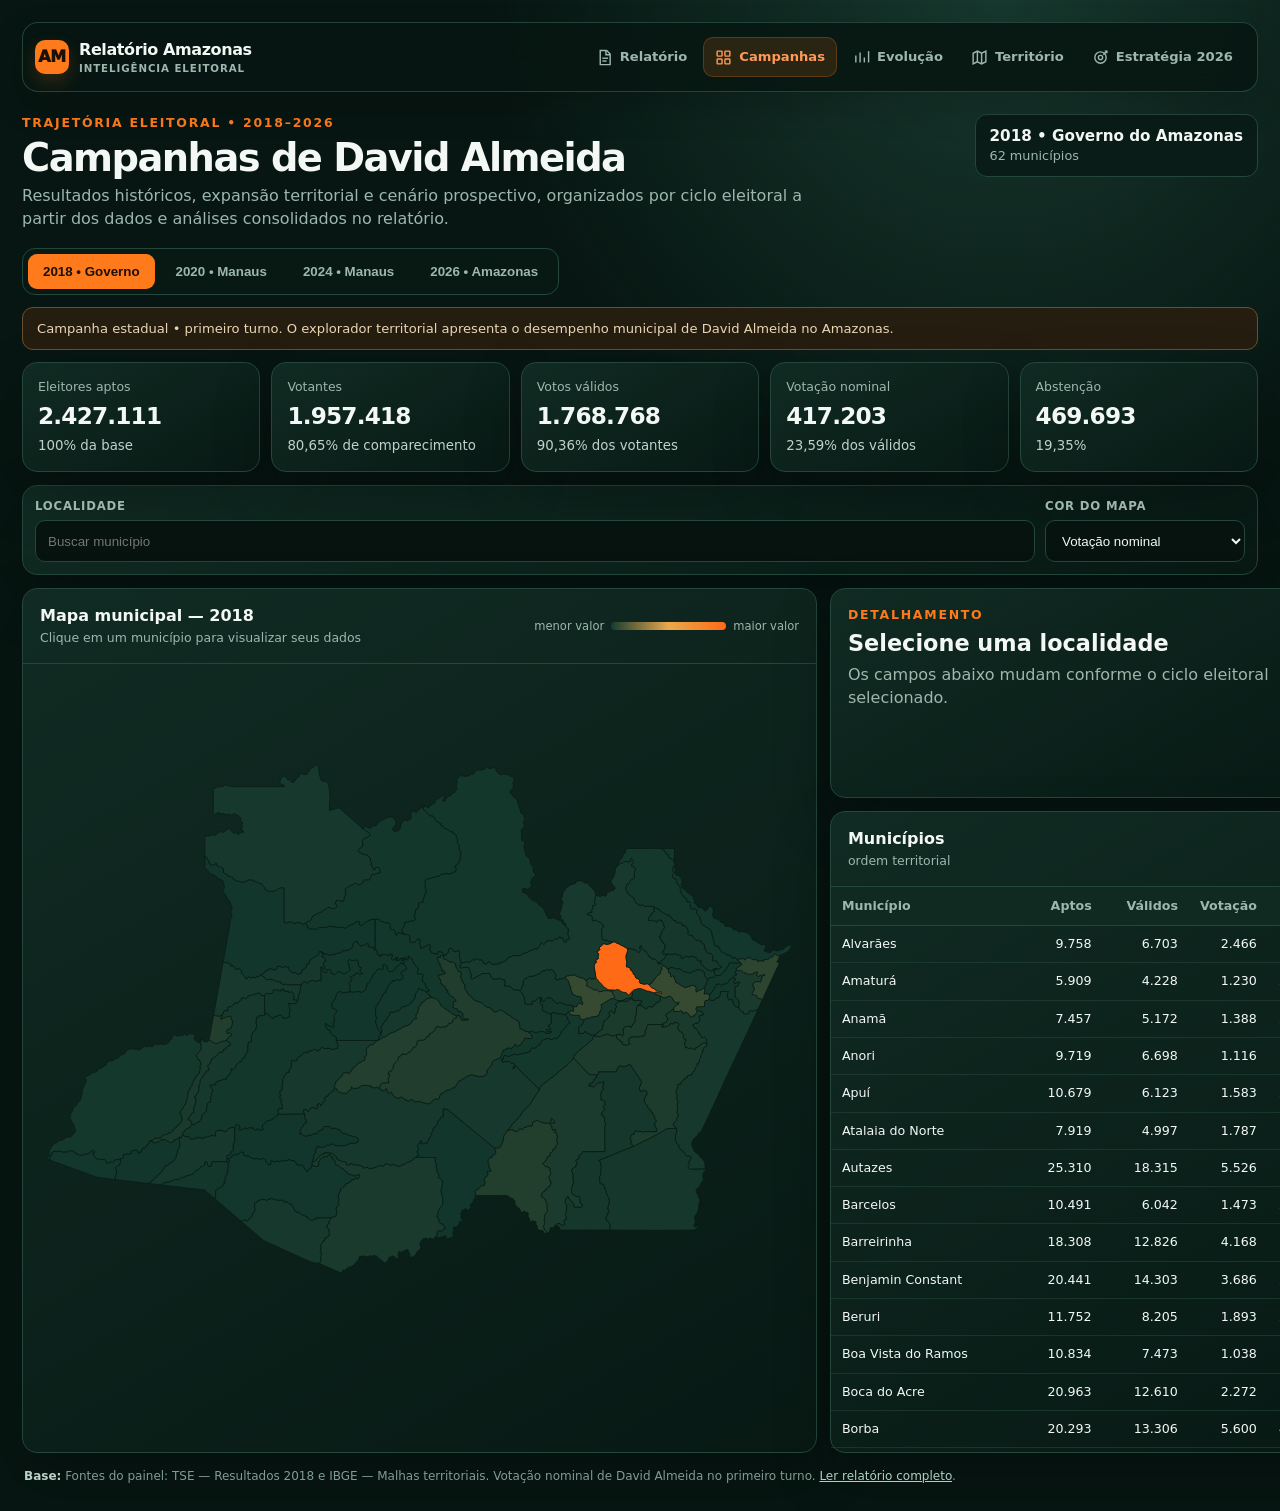
==== commit 40a29e22: "feat: adiciona mapa de `manaus` em `2020` e `2024`" ====
--- a/index.html
+++ b/index.html
@@ -1,4 +1,4 @@
-<!doctype html><html lang="pt-BR"><head><meta charset="utf-8"><meta name="viewport" content="width=device-width,initial-scale=1,viewport-fit=cover"><meta name="theme-color" content="#071612"><title>Campanhas de David Almeida — 2018 a 2026</title><meta name="description" content="Trajetória eleitoral de David Almeida: campanhas de 2018, 2020 e 2024, além do eleitorado oficial e cenário estratégico de 2026."><style>
+<!doctype html><html lang="pt-BR"><head><meta charset="utf-8"><meta name="viewport" content="width=device-width,initial-scale=1,viewport-fit=cover"><meta name="theme-color" content="#071612"><link rel="icon" type="image/png" href="assets/icone-site.png"><link rel="shortcut icon" href="assets/icone-site.png"><link rel="apple-touch-icon" href="assets/icone-site.png"><title>Campanhas de David Almeida — 2018 a 2026</title><meta name="description" content="Trajetória eleitoral de David Almeida: campanhas de 2018, 2020 e 2024, além do eleitorado oficial e cenário estratégico de 2026."><style>
 :root{--bg:#071612;--panel:#0d211b;--line:#24463b;--text:#f3f8f5;--muted:#9db7ad;--orange:#ff7a1a;--gold:#ffc857;--shadow:0 22px 55px rgba(0,0,0,.28)}*{box-sizing:border-box}body{margin:0;background:radial-gradient(circle at 78% 0,#17382e 0,transparent 28%),var(--bg);color:var(--text);font:16px/1.45 Inter,system-ui,-apple-system,"Segoe UI",sans-serif}.shell{max-width:1500px;margin:auto;padding:22px}.top{display:flex;justify-content:space-between;gap:24px;align-items:flex-start}.eyebrow{color:var(--orange);font-size:.78rem;font-weight:800;letter-spacing:.14em;text-transform:uppercase}h1{font-size:clamp(1.6rem,3vw,2.5rem);line-height:1.06;letter-spacing:-.04em;margin:.35rem 0}.sub{color:var(--muted);margin:0;max-width:800px}.scope{border:1px solid var(--line);background:#0a1c17;padding:10px 14px;border-radius:12px;color:var(--muted);font-size:.8rem}.scope strong{display:block;color:var(--text);font-size:.95rem}.tabs{display:flex;gap:6px;margin:18px 0 12px;padding:5px;border:1px solid var(--line);border-radius:13px;background:#081914;width:max-content}.tab{border:0;background:transparent;color:var(--muted);padding:10px 15px;border-radius:9px;font-weight:800;cursor:pointer}.tab.active{background:var(--orange);color:#1c1007}.notice{margin-bottom:12px;padding:11px 14px;border:1px solid #69502b;border-radius:11px;background:#261d11;color:#e9d7b4;font-size:.82rem}.cards{display:grid;grid-template-columns:repeat(5,minmax(145px,1fr));gap:11px;margin-bottom:13px}.card,.panel{border:1px solid var(--line);background:linear-gradient(150deg,#102b23,#081914);border-radius:15px;box-shadow:var(--shadow)}.card{padding:15px}.card span{display:block;color:var(--muted);font-size:.78rem}.card strong{display:block;font-size:1.45rem;letter-spacing:-.035em;margin-top:3px}.card small{color:#c1d2cb}.toolbar{display:flex;flex-wrap:wrap;gap:10px;padding:12px;margin-bottom:13px}.field{display:grid;gap:5px;min-width:200px}.field.grow{flex:1}.field label{font-size:.73rem;color:var(--muted);font-weight:800;text-transform:uppercase;letter-spacing:.07em}.field input,.field select{height:42px;border:1px solid var(--line);background:#06130f;color:var(--text);border-radius:10px;padding:0 12px}.layout{display:grid;grid-template-columns:minmax(0,1.3fr) minmax(370px,.7fr);gap:13px}.panel-head{display:flex;justify-content:space-between;gap:14px;align-items:center;padding:15px 17px;border-bottom:1px solid var(--line)}.panel-head h2{font-size:1rem;margin:0}.panel-head p{font-size:.78rem;color:var(--muted);margin:2px 0 0}.legend{display:flex;align-items:center;gap:7px;font-size:.72rem;color:var(--muted)}.gradient{width:115px;height:8px;border-radius:10px;background:linear-gradient(90deg,#173b31,#e8a94c,#ff6a16)}.map{height:630px;position:relative;overflow:hidden}.map svg{width:100%;height:100%}.municipality{stroke:#081a14;stroke-width:.7;vector-effect:non-scaling-stroke;cursor:pointer;transition:.14s}.municipality:hover,.municipality.active{stroke:#fff;stroke-width:2;filter:brightness(1.18)}.municipality.dim{opacity:.2}.tooltip{position:absolute;display:none;min-width:225px;padding:11px;border:1px solid #49685e;border-radius:11px;background:rgba(4,17,13,.97);box-shadow:var(--shadow);font-size:.8rem;pointer-events:none}.tipgrid{display:grid;grid-template-columns:1fr auto;gap:3px 12px;margin-top:7px;color:var(--muted)}.tipgrid strong{color:var(--text)}.side{display:grid;grid-template-rows:auto 1fr;gap:13px}.detail{padding:17px;min-height:210px}.detail h3{margin:3px 0;font-size:1.4rem}.metrics{display:grid;grid-template-columns:1fr 1fr;gap:8px;margin-top:13px}.metric{padding:10px;background:#071813;border:1px solid #1d3a31;border-radius:9px}.metric span{display:block;color:var(--muted);font-size:.72rem}.metric strong{font-size:.98rem}.tablewrap{max-height:565px;overflow:auto}table{border-collapse:collapse;width:100%;font-size:.79rem}th{position:sticky;top:0;background:#102a22;color:var(--muted);text-align:left;padding:10px 11px;border-bottom:1px solid var(--line)}td{padding:9px 11px;border-bottom:1px solid rgba(36,70,59,.58);white-space:nowrap}td.num,th.num{text-align:right;font-variant-numeric:tabular-nums}tr[data-id]{cursor:pointer}tr[data-id]:hover{background:rgba(255,122,26,.08)}.zonegrid{display:none;grid-template-columns:repeat(3,1fr);gap:10px;padding:15px}.zone{padding:14px;border:1px solid var(--line);border-radius:11px;background:#071813;color:var(--text);cursor:pointer;text-align:left}.zone:hover{border-color:var(--orange)}.zone b{display:block;font-size:1.05rem}.zone span{font-size:.76rem;color:var(--muted)}.zone strong{display:block;margin-top:6px;color:var(--gold)}.source{margin:15px 2px 4px;color:#809c92;font-size:.75rem}.source a{color:#afd0c2}.hidden{display:none!important}@media(max-width:1000px){.cards{grid-template-columns:repeat(3,1fr)}.layout{grid-template-columns:1fr}.map{height:560px}.side{grid-template-columns:1fr 1fr}.tablewrap{max-height:440px}.zonegrid{grid-template-columns:repeat(2,1fr)}}@media(max-width:650px){.shell{padding:14px}.top{display:block}.scope{margin-top:12px;width:max-content}.cards{display:flex;overflow:auto}.card{min-width:155px}.toolbar{align-items:stretch}.field{width:100%}.layout,.side{display:grid;grid-template-columns:1fr}.map{height:455px}.zonegrid{grid-template-columns:1fr}.panel-head{align-items:flex-start;flex-direction:column}.legend{width:100%}.gradient{flex:1}}
 
 /* Navegação principal — desktop + barra inferior mobile */
@@ -52,7 +52,7 @@
 }
 
 
-/* CAMPANHAS 1.5.0 — ciclos 2018, 2020, 2024 e cenário 2026 */
+/* CAMPANHAS 1.6.2 — 2024 atualizado integralmente para o 2º turno */
 .tabs{max-width:100%;overflow-x:auto;scrollbar-width:none;-webkit-overflow-scrolling:touch}.tabs::-webkit-scrollbar{display:none}.tab{white-space:nowrap;flex:0 0 auto}
 .campaign-story{display:grid;gap:13px}.story-grid{display:grid;grid-template-columns:repeat(2,minmax(0,1fr));gap:13px}.story-card{padding:18px}.story-card.wide{grid-column:1/-1}.story-card h2{font-size:1.08rem;margin:3px 0 6px}.story-card h3{font-size:.94rem;margin:16px 0 7px}.story-card p{color:var(--muted);margin:0}.story-kicker{color:var(--orange);font-size:.7rem;font-weight:900;letter-spacing:.12em;text-transform:uppercase}.result-list{display:grid;gap:8px;margin-top:14px}.result-row{display:grid;grid-template-columns:minmax(120px,1fr) auto auto;align-items:center;gap:12px;padding:10px 11px;border:1px solid #1d3a31;border-radius:10px;background:#071813}.result-row span{color:#d9e5e0;font-weight:800}.result-row b{font-variant-numeric:tabular-nums}.result-row em{font-style:normal;color:var(--gold);font-weight:900;font-size:.8rem}.result-row.primary{border-color:rgba(255,122,26,.45);background:rgba(255,122,26,.08)}.result-row.primary em{color:#ff9b55}.story-metrics{display:grid;grid-template-columns:repeat(3,1fr);gap:8px;margin-top:14px}.story-metric{padding:11px;border-radius:10px;border:1px solid #1d3a31;background:#071813}.story-metric span{display:block;color:var(--muted);font-size:.69rem}.story-metric strong{display:block;margin-top:2px;font-size:1.05rem}.meter-wrap{margin-top:15px}.meter-label{display:flex;justify-content:space-between;gap:12px;font-size:.78rem;color:var(--muted);margin-bottom:6px}.meter-label strong{color:var(--text)}.meter{height:10px;border-radius:999px;overflow:hidden;background:#06130f;border:1px solid #1d3a31}.meter>i{display:block;height:100%;border-radius:inherit;background:linear-gradient(90deg,var(--orange),var(--gold))}.meter.teal>i{background:linear-gradient(90deg,#4e9c82,#82c6ad)}.chips{display:flex;flex-wrap:wrap;gap:8px;margin-top:13px}.chip{padding:8px 10px;border-radius:999px;background:#071813;border:1px solid #24463b;color:#d7e6df;font-size:.78rem;font-weight:800}.strategy-list{display:grid;gap:9px;margin:13px 0 0;padding:0;list-style:none}.strategy-list li{position:relative;padding:11px 12px 11px 35px;border:1px solid #1d3a31;border-radius:10px;background:#071813;color:#c8d8d1}.strategy-list li:before{content:'→';position:absolute;left:13px;top:10px;color:var(--orange);font-weight:950}.story-note{margin-top:13px;padding:11px 12px;border-left:3px solid var(--orange);background:rgba(255,122,26,.07);color:#d7c6ae!important;border-radius:0 9px 9px 0}.story-table{width:100%;margin-top:13px;border-collapse:collapse;font-size:.8rem}.story-table th{position:static}.story-table td{white-space:normal}.campaign-bridge{display:grid;grid-template-columns:1fr auto 1fr;gap:14px;align-items:center;margin-top:14px}.bridge-box{padding:15px;border:1px solid #1d3a31;border-radius:11px;background:#071813}.bridge-box span{display:block;color:var(--muted);font-size:.72rem}.bridge-box strong{display:block;font-size:1.35rem;margin-top:2px}.bridge-arrow{font-size:1.6rem;color:var(--orange);font-weight:950}.source strong{color:#bcd1c8}
 @media(max-width:760px){.story-grid{grid-template-columns:1fr}.story-card.wide{grid-column:auto}.story-metrics{grid-template-columns:1fr 1fr}.result-row{grid-template-columns:1fr auto}.result-row em{grid-column:1/-1}.campaign-bridge{grid-template-columns:1fr}.bridge-arrow{transform:rotate(90deg);justify-self:center}.tabs{width:100%;margin-right:0}}
@@ -91,32 +91,4 @@
     window.visualViewport.addEventListener('scroll',syncMobileViewport,{passive:true});
   }
 })();
-</script><main class="shell"><nav class="site-nav" aria-label="Navegação principal"><div class="site-nav-inner"><a class="brand" href="index.html" aria-label="Relatório Amazonas — Página inicial"><span class="brand-mark">AM</span><span>Relatório Amazonas<small>Inteligência eleitoral</small></span></a><div class="desktop-links"><a href="relatorio.html"><svg class="nav-icon" viewBox="0 0 24 24" fill="none" stroke="currentColor" stroke-width="2"><path d="M6 2h9l5 5v15H6z"/><path d="M14 2v6h6"/><path d="M9 13h8"/><path d="M9 17h6"/></svg>Relatório</a><a class="active" href="index.html"><svg class="nav-icon" viewBox="0 0 24 24" fill="none" stroke="currentColor" stroke-width="2"><rect x="3" y="3" width="7" height="7" rx="1"/><rect x="14" y="3" width="7" height="7" rx="1"/><rect x="3" y="14" width="7" height="7" rx="1"/><rect x="14" y="14" width="7" height="7" rx="1"/></svg>Campanhas</a><a href="evolucao.html"><svg class="nav-icon" viewBox="0 0 24 24" fill="none" stroke="currentColor" stroke-width="2"><path d="M4 19V9"/><path d="M10 19V5"/><path d="M16 19v-7"/><path d="M22 19V3"/></svg>Evolução</a><a href="territorio.html"><svg class="nav-icon" viewBox="0 0 24 24" fill="none" stroke="currentColor" stroke-width="2"><path d="m9 18-6 3V6l6-3 6 3 6-3v15l-6 3-6-3Z"/><path d="M9 3v15"/><path d="M15 6v15"/></svg>Território</a><a href="estrategia-2026.html"><svg class="nav-icon" viewBox="0 0 24 24" fill="none" stroke="currentColor" stroke-width="2"><circle cx="12" cy="12" r="8"/><circle cx="12" cy="12" r="3"/><path d="m16 8 5-5"/><path d="M18 3h3v3"/></svg>Estratégia 2026</a></div></div></nav><header class="top"><div><div class="eyebrow">Trajetória eleitoral • 2018–2026</div><h1>Campanhas de David Almeida</h1><p class="sub">Resultados históricos, expansão territorial e cenário prospectivo, organizados por ciclo eleitoral a partir dos dados e análises consolidados no relatório.</p></div><div class="scope" id="scope"><strong>2018 • Governo do Amazonas</strong>62 municípios</div></header><nav class="tabs" aria-label="Ciclo eleitoral"><button class="tab active" data-year="2018">2018 • Governo</button><button class="tab" data-year="2020">2020 • Manaus</button><button class="tab" data-year="2024">2024 • Manaus</button><button class="tab" data-year="2026">2026 • Amazonas</button></nav><div class="notice" id="notice"></div><section class="cards" id="cards"></section><div id="territorialExplorer"><section class="panel toolbar"><div class="field grow"><label for="search">Localidade</label><input id="search" type="search" placeholder="Buscar município"></div><div class="field" id="metricField"><label for="metric">Cor do mapa</label><select id="metric"><option value="david">Votação nominal</option><option value="share">Percentual dos válidos</option><option value="aptos">Eleitores aptos</option><option value="validos">Votos válidos</option><option value="abstencao">Abstenção</option></select></div></section><section class="layout"><article class="panel"><div class="panel-head"><div><h2 id="visualTitle">Mapa municipal — 2018</h2><p id="visualSub">Clique em um município para visualizar seus dados</p></div><div class="legend" id="legend"><span>menor valor</span><i class="gradient"></i><span>maior valor</span></div></div><div class="map" id="map"><svg role="img" aria-label="Mapa dos municípios do Amazonas"></svg><div class="tooltip" id="tooltip"></div></div><div class="zonegrid" id="zonegrid"></div></article><aside class="side"><article class="panel detail" id="detail"></article><article class="panel"><div class="panel-head"><div><h2 id="tableTitle">Municípios</h2><p>ordem territorial</p></div></div><div class="tablewrap"><table><thead><tr><th>Localidade</th><th class="num">Aptos</th><th class="num">Válidos</th><th class="num">Votação</th><th class="num">%</th></tr></thead><tbody id="tbody"></tbody></table></div></article></aside></section></div><section class="campaign-story hidden" id="campaignStory"></section><p class="source" id="source"></p></main><script src="data.js"></script><script src="eleitorado-2026.js"></script><script>
-(()=>{
-const A=window.ELECTION_DATA,B=window.ELECTION_2024,E26=window.ELEITORADO_2026,fmt=new Intl.NumberFormat('pt-BR'),pct=n=>Number(n).toFixed(2).replace('.',',')+'%';
-const C2020={aptos:1331613,comparecimento:1032901,validos:910717,david:466970,share:51.27,abstencoes:298712,brancos:43232,nulos:78952,amazonino:443747,amazoninoShare:48.73,zonas:8,totalZonas:13};
-const C2026={aptos:E26.total,crescimento:E26.crescimento,obrigatorio:E26.obrigatorio,obrigatorioShare:E26.obrigatorio/E26.total*100,facultativo:E26.facultativo,facultativoShare:E26.facultativo/E26.total*100,baseManaus2024:576171,manaus:E26.manaus,interior:E26.interior};
-const E2026=E26.municipios.map(d=>({...d,share:d.aptos/E26.total*100}));[...E2026].sort((a,b)=>b.aptos-a.aptos).forEach((d,i)=>d.rank=i+1);
-const META={
- '2018':{scope:'<strong>2018 • Governo do Amazonas</strong>62 municípios',notice:'Campanha estadual • primeiro turno. O explorador territorial apresenta o desempenho municipal de David Almeida no Amazonas.',source:'Fontes do painel: TSE — Resultados 2018 e IBGE — Malhas territoriais. Votação nominal de David Almeida no primeiro turno.'},
- '2020':{scope:'<strong>2020 • Prefeitura de Manaus</strong>2º turno • vitória em 8 de 13 zonas',notice:'Campanha municipal • 1º e 2º turnos. Os indicadores do topo reproduzem a tabela consolidada do 2º turno apresentada no relatório; os destaques abaixo preservam a leitura estratégica do documento.',source:'Fonte desta seção: Relatório Analítico e Estratégico de Conjuntura Político-Eleitoral — ciclo de 2020, com referências TSE e imprensa citadas no documento.'},
- '2024':{scope:'<strong>2024 • Prefeitura de Manaus</strong>1º turno • 13 zonas eleitorais',notice:'Campanha municipal • primeiro turno no explorador territorial. O relatório também registra a reeleição no 2º turno com 576.171 votos e vitória em 11 das 13 zonas.',source:'Fontes do painel: TSE — Resultados 2024. O explorador territorial desta aba usa dados do primeiro turno de Manaus.'},
- '2026':{scope:'<strong>2026 • Amazonas</strong>2.801.182 eleitores • 62 municípios',notice:'Eleitorado oficial das Eleições 2026. O mapa municipal e os quantitativos de voto obrigatório/facultativo usam a base 2026 do TSE; as leituras de cenário e estratégia permanecem prospectivas, conforme o relatório.',source:'Eleitorado 2026: Tribunal Superior Eleitoral (TSE) — Sistema ELO / Estatísticas Eleitorais. Análise estratégica: Relatório Analítico e Estratégico de Conjuntura Político-Eleitoral.'}
-};
-let year='2018',metric='david',query='';
-const svg=document.querySelector('#map svg'),tip=document.querySelector('#tooltip'),detail=document.querySelector('#detail'),story=document.querySelector('#campaignStory'),explorer=document.querySelector('#territorialExplorer'),source=document.querySelector('#source'),byCode=new Map(A.municipios.map(d=>[d.code,d])),byCode2026=new Map(E2026.map(d=>[d.code,d]));
-const pts=[];A.geo.features.forEach(f=>f.geometry.coordinates.forEach(p=>{const rs=f.geometry.type==='Polygon'?[p]:p;rs.forEach(r=>r.forEach(x=>pts.push(x)))}));const xs=pts.map(p=>p[0]),ys=pts.map(p=>p[1]),x0=Math.min(...xs),x1=Math.max(...xs),y0=Math.min(...ys),y1=Math.max(...ys),W=900,H=650,pad=24,sc=Math.min((W-2*pad)/(x1-x0),(H-2*pad)/(y1-y0)),xy=p=>[pad+(p[0]-x0)*sc,H-pad-(p[1]-y0)*sc],ring=r=>r.map((p,i)=>{const q=xy(p);return(i?'L':'M')+q[0].toFixed(1)+','+q[1].toFixed(1)}).join('')+'Z',path=f=>f.geometry.type==='Polygon'?f.geometry.coordinates.map(ring).join(''):f.geometry.coordinates.map(p=>p.map(ring).join('')).join('');svg.setAttribute('viewBox',`0 0 ${W} ${H}`);const g=document.createElementNS('http://www.w3.org/2000/svg','g');svg.appendChild(g);A.geo.features.forEach(f=>{const e=document.createElementNS('http://www.w3.org/2000/svg','path');e.setAttribute('d',path(f));e.setAttribute('class','municipality');e.dataset.code=f.properties.code;g.appendChild(e);e.onclick=()=>select(year==='2026'?byCode2026.get(e.dataset.code):byCode.get(e.dataset.code));e.onpointermove=v=>showTip(v,year==='2026'?byCode2026.get(e.dataset.code):byCode.get(e.dataset.code));e.onpointerleave=()=>tip.style.display='none'});
-function color(t){t=Math.max(0,Math.min(1,t));const a=t<.5?[18,54,44]:[232,169,76],b=t<.5?[232,169,76]:[255,106,22],u=t<.5?t*2:(t-.5)*2;return`rgb(${a.map((v,i)=>Math.round(v+(b[i]-v)*u)).join(',')})`}
-function currentCards(){if(year==='2018'){const s=A.state;return[['Eleitores aptos',fmt.format(s.aptos),'100% da base'],['Votantes',fmt.format(s.comparecimento),pct(s.turnout)+' de comparecimento'],['Votos válidos',fmt.format(s.validos),pct(s.validos/s.comparecimento*100)+' dos votantes'],['Votação nominal',fmt.format(s.david),pct(s.share)+' dos válidos'],['Abstenção',fmt.format(s.aptos-s.comparecimento),pct(s.abstencao)]]}if(year==='2024'){const s=B.state;return[['Eleitores aptos',fmt.format(s.aptos),'100% da base'],['Votantes',fmt.format(s.comparecimento),pct(s.turnout)+' de comparecimento'],['Votos válidos',fmt.format(s.validos),pct(s.validos/s.comparecimento*100)+' dos votantes'],['David Almeida',fmt.format(s.david),pct(s.share)+' dos válidos'],['Abstenção',fmt.format(s.aptos-s.comparecimento),pct(s.abstencao)]]}if(year==='2020'){return[['Eleitores aptos',fmt.format(C2020.aptos),'2º turno'],['Comparecimento',fmt.format(C2020.comparecimento),'77,57% do eleitorado'],['Votos válidos',fmt.format(C2020.validos),'88,17% dos votantes'],['David Almeida',fmt.format(C2020.david),'51,27% dos válidos'],['Zonas vencidas','8 de 13','61,5% do território eleitoral']]}return[['Eleitores aptos',fmt.format(C2026.aptos),'base oficial TSE 2026'],['Voto obrigatório',fmt.format(C2026.obrigatorio),pct(C2026.obrigatorioShare)+' do eleitorado'],['Voto facultativo',fmt.format(C2026.facultativo),pct(C2026.facultativoShare)+' do eleitorado'],['Manaus',fmt.format(C2026.manaus),pct(C2026.manaus/C2026.aptos*100)+' do estado'],['Interior',fmt.format(C2026.interior),pct(C2026.interior/C2026.aptos*100)+' do estado']]}
-function cards(){document.querySelector('#cards').innerHTML=currentCards().map(x=>`<article class="card"><span>${x[0]}</span><strong>${x[1]}</strong><small>${x[2]}</small></article>`).join('')}
-function select(d){if(year==='2020'||!d)return;renderDetail(d);if(year==='2018'||year==='2026')document.querySelectorAll('.municipality').forEach(e=>e.classList.toggle('active',e.dataset.code===d.code))}
-function renderDetail(d){if(!d){detail.innerHTML='<div class="eyebrow">Detalhamento</div><h3>Selecione uma localidade</h3><p class="sub">Os campos abaixo mudam conforme o ciclo eleitoral selecionado.</p>';return}if(year==='2026'){detail.innerHTML=`<div class="eyebrow">2026 • eleitorado oficial TSE</div><h3>${d.name}</h3><div class="metrics"><div class="metric"><span>Eleitores aptos</span><strong>${fmt.format(d.aptos)}</strong></div><div class="metric"><span>% do eleitorado estadual</span><strong>${pct(d.share)}</strong></div><div class="metric"><span>Posição no Amazonas</span><strong>${d.rank}º</strong></div><div class="metric"><span>Base estadual</span><strong>${fmt.format(C2026.aptos)}</strong></div></div><p class="story-note">Quantitativo municipal da base oficial das Eleições 2026. A soma dos 62 municípios corresponde a ${fmt.format(C2026.aptos)} eleitores.</p>`;return}const label=year==='2018'?d.name:`${d.zona}ª Zona Eleitoral`;detail.innerHTML=`<div class="eyebrow">${year} • primeiro turno</div><h3>${label}</h3><div class="metrics"><div class="metric"><span>Eleitores aptos</span><strong>${fmt.format(d.aptos)}</strong></div><div class="metric"><span>Votantes</span><strong>${fmt.format(d.comparecimento)}</strong></div><div class="metric"><span>Votos válidos</span><strong>${fmt.format(d.validos)}</strong></div><div class="metric"><span>Votação nominal</span><strong>${fmt.format(d.david)}</strong></div><div class="metric"><span>% dos válidos</span><strong>${pct(d.share)}</strong></div><div class="metric"><span>Abstenção</span><strong>${pct(d.abstencao)}</strong></div></div>`}
-function showTip(e,d){if(year!=='2018'&&year!=='2026'||!d)return;const b=document.querySelector('#map').getBoundingClientRect();if(year==='2026'){tip.innerHTML=`<b>${d.name}</b><div class="tipgrid"><span>Eleitores 2026</span><strong>${fmt.format(d.aptos)}</strong><span>% do estado</span><strong>${pct(d.share)}</strong><span>Ranking</span><strong>${d.rank}º</strong></div>`}else{tip.innerHTML=`<b>${d.name}</b><div class="tipgrid"><span>Aptos</span><strong>${fmt.format(d.aptos)}</strong><span>Votantes</span><strong>${fmt.format(d.comparecimento)}</strong><span>Válidos</span><strong>${fmt.format(d.validos)}</strong><span>Votação</span><strong>${fmt.format(d.david)} · ${pct(d.share)}</strong></div>`}tip.style.display='block';tip.style.left=Math.min(e.clientX-b.left+14,b.width-240)+'px';tip.style.top=Math.min(e.clientY-b.top+14,b.height-160)+'px'}
-function table(rows){const head=document.querySelector('#territorialExplorer thead tr');if(year==='2026'){head.innerHTML='<th>Município</th><th class="num">Eleitores 2026</th><th class="num">% do estado</th><th class="num">Ranking</th>';document.querySelector('#tbody').innerHTML=rows.map(d=>`<tr data-id="${d.code}"><td>${d.name}</td><td class="num">${fmt.format(d.aptos)}</td><td class="num">${pct(d.share)}</td><td class="num">${d.rank}º</td></tr>`).join('')}else{head.innerHTML='<th>Localidade</th><th class="num">Aptos</th><th class="num">Válidos</th><th class="num">Votação</th><th class="num">%</th>';document.querySelector('#tbody').innerHTML=rows.map(d=>`<tr data-id="${year==='2018'?d.code:d.zona}"><td>${year==='2018'?d.name:d.zona+'ª Zona'}</td><td class="num">${fmt.format(d.aptos)}</td><td class="num">${fmt.format(d.validos)}</td><td class="num">${fmt.format(d.david)}</td><td class="num">${pct(d.share)}</td></tr>`).join('')}document.querySelectorAll('tr[data-id]').forEach(r=>r.onclick=()=>select(year==='2018'?byCode.get(r.dataset.id):year==='2026'?byCode2026.get(r.dataset.id):B.zonas.find(d=>d.zona==r.dataset.id)))}
-function story2020(){return `<div class="story-grid"><article class="panel story-card"><div class="story-kicker">2020 • 1º turno</div><h2>Fragmentação e passagem ao segundo turno</h2><p>O relatório descreve uma disputa com 11 candidaturas e forte dispersão do voto em Manaus.</p><div class="result-list"><div class="result-row"><span>Amazonino Mendes</span><b>234.088</b><em>24,31%</em></div><div class="result-row primary"><span>David Almeida</span><b>218.929</b><em>22,74%</em></div><div class="result-row"><span>Zé Ricardo</span><b>—</b><em>14,52%</em></div><div class="result-row"><span>Ricardo Nicolau</span><b>—</b><em>12,29%</em></div></div></article><article class="panel story-card"><div class="story-kicker">2020 • 2º turno</div><h2>Virada matemática e vitória</h2><p>Em 29 de novembro de 2020, David Almeida venceu Amazonino Mendes e conquistou a Prefeitura de Manaus.</p><div class="result-list"><div class="result-row primary"><span>David Almeida • Avante</span><b>466.970</b><em>51,27%</em></div><div class="result-row"><span>Amazonino Mendes • Podemos</span><b>443.747</b><em>48,73%</em></div></div><div class="story-metrics"><div class="story-metric"><span>Diferença</span><strong>23.223 votos</strong></div><div class="story-metric"><span>Abstenções</span><strong>298.712</strong></div><div class="story-metric"><span>Brancos + nulos</span><strong>122.184</strong></div></div></article><article class="panel story-card"><div class="story-kicker">Cartografia eleitoral</div><h2>8 das 13 zonas conquistadas</h2><p>A expansão territorial se apoiou sobretudo nas áreas Norte e Leste, com destaque para a 31ª e a 63ª Zonas Eleitorais.</p><div class="meter-wrap"><div class="meter-label"><span>Zonas vencidas por David Almeida</span><strong>8 / 13 • 61,5%</strong></div><div class="meter"><i style="width:61.5%"></i></div></div><div class="chips"><span class="chip">31ª ZE • Sul</span><span class="chip">63ª ZE • Leste</span><span class="chip">Norte</span><span class="chip">Leste</span></div><p class="story-note">O relatório associa essas áreas à alta densidade demográfica e à maior aderência às pautas de infraestrutura e saúde.</p></article><article class="panel story-card"><div class="story-kicker">Leitura territorial</div><h2>5 zonas permaneceram com a oposição</h2><p>O documento registra resistência mais forte em áreas rurais e nas zonas de classe média consolidada e maior renda, especialmente nos eixos Centro-Sul.</p><div class="chips"><span class="chip">1ª ZE</span><span class="chip">2ª ZE</span><span class="chip">Adrianópolis</span><span class="chip">Parque 10</span></div><ul class="strategy-list"><li>A vitória de 2020 criou a base institucional para a expansão territorial posterior.</li><li>O desempenho de Norte e Leste se tornou o núcleo de retenção eleitoral para os ciclos seguintes.</li><li>A margem estreita do 2º turno evidencia a importância de ampliar a penetração fora dos redutos originais.</li></ul></article><article class="panel story-card wide"><div class="story-kicker">Dados consolidados • 2º turno</div><h2>Resumo do ciclo de 2020</h2><table class="story-table"><thead><tr><th>Indicador</th><th class="num">Volume</th><th class="num">Percentual</th></tr></thead><tbody><tr><td>Eleitorado total</td><td class="num">1.331.613</td><td class="num">100,00%</td></tr><tr><td>Comparecimento</td><td class="num">1.032.901</td><td class="num">77,57%</td></tr><tr><td>Votos válidos</td><td class="num">910.717</td><td class="num">88,17% dos votantes</td></tr><tr><td>David Almeida</td><td class="num">466.970</td><td class="num">51,27% dos válidos</td></tr><tr><td>Amazonino Mendes</td><td class="num">443.747</td><td class="num">48,73% dos válidos</td></tr><tr><td>Abstenções</td><td class="num">298.712</td><td class="num">22,43%</td></tr><tr><td>Votos brancos</td><td class="num">43.232</td><td class="num">4,19%</td></tr><tr><td>Votos nulos</td><td class="num">78.952</td><td class="num">7,64%</td></tr></tbody></table><p class="story-note">Os KPIs e a tabela desta seção reproduzem os números consolidados apresentados no relatório, sem combinar universos de outras passagens do texto.</p></article></div>`}
-function story2026(){return `<div class="story-grid"><article class="panel story-card"><div class="story-kicker">2026 • base oficial TSE</div><h2>2.801.182 eleitores no Amazonas</h2><p>O relatório já apontava o patamar de 2,8 milhões. Para esta versão do site, os indicadores demográficos foram atualizados com os quantitativos exatos da base eleitoral de 2026 do TSE.</p><div class="story-metrics"><div class="story-metric"><span>Eleitores aptos</span><strong>${fmt.format(C2026.aptos)}</strong></div><div class="story-metric"><span>Manaus</span><strong>${fmt.format(C2026.manaus)}</strong></div><div class="story-metric"><span>Interior</span><strong>${fmt.format(C2026.interior)}</strong></div></div><div class="chips"><span class="chip">Manaus • ${fmt.format(C2026.manaus)}</span><span class="chip">Manacapuru • 81.250</span><span class="chip">Itacoatiara • 76.342</span><span class="chip">Parintins • 73.461</span><span class="chip">Coari • 51.970</span></div></article><article class="panel story-card"><div class="story-kicker">Perfil do eleitorado • dado exato</div><h2>Obrigatório x facultativo</h2><p>O relatório utilizava uma aproximação nacional de 86%/14%. Aqui ela foi substituída pelo recorte exato do eleitorado amazonense de 2026.</p><div class="meter-wrap"><div class="meter-label"><span>Voto obrigatório</span><strong>${fmt.format(C2026.obrigatorio)} • ${pct(C2026.obrigatorioShare)}</strong></div><div class="meter"><i style="width:${C2026.obrigatorioShare}%"></i></div></div><div class="meter-wrap"><div class="meter-label"><span>Voto facultativo</span><strong>${fmt.format(C2026.facultativo)} • ${pct(C2026.facultativoShare)}</strong></div><div class="meter teal"><i style="width:${C2026.facultativoShare}%"></i></div></div><p class="story-note">Os dois grupos somam exatamente ${fmt.format(C2026.aptos)} eleitores. O voto facultativo abrange, nos termos eleitorais, jovens de 16 e 17 anos, maiores de 70 anos e pessoas analfabetas.</p></article><article class="panel story-card wide"><div class="story-kicker">Ponte eleitoral</div><h2>Da consolidação em Manaus à disputa estadual</h2><p>O desafio estratégico descrito no relatório permanece: transformar o patrimônio eleitoral acumulado na capital em uma rede estadual capaz de recompor a capilaridade observada em 2018.</p><div class="campaign-bridge"><div class="bridge-box"><span>Base de referência em Manaus • 2024</span><strong>576.171 votos</strong><small>resultado do 2º turno citado no relatório</small></div><div class="bridge-arrow">→</div><div class="bridge-box"><span>Eleitorado estadual oficial • 2026</span><strong>${fmt.format(C2026.aptos)}</strong><small>base TSE das Eleições 2026</small></div></div></article><article class="panel story-card"><div class="story-kicker">Interiorização</div><h2>1.329.044 eleitores fora da capital</h2><p>Com ${fmt.format(C2026.interior)} eleitores, o interior representa ${pct(C2026.interior/C2026.aptos*100)} do eleitorado estadual. O mapa acima permite comparar o peso de cada um dos 62 municípios.</p><div class="chips"><span class="chip">Novo Airão • 13.383</span><span class="chip">Humaitá • 34.965</span><span class="chip">Iranduba • 46.056</span><span class="chip">Borba • 24.587</span><span class="chip">Silves • 9.687</span></div><ul class="strategy-list"><li>Conectar a base consolidada de Manaus aos grandes colégios eleitorais do interior.</li><li>Reduzir a dependência exclusiva da força metropolitana.</li><li>Operar uma logística estadual compatível com as distâncias e calhas fluviais do Amazonas.</li></ul></article><article class="panel story-card"><div class="story-kicker">Condicionantes estratégicas</div><h2>Três eixos destacados pelo relatório</h2><ul class="strategy-list"><li><strong>Não voto:</strong> converter parte da abstenção estrutural observada em Manaus em participação afirmativa.</li><li><strong>Expansão territorial:</strong> levar a experiência de 8 zonas em 2020 e 11 em 2024 para uma lógica estadual.</li><li><strong>Peso do interior:</strong> construir alianças e presença territorial para evitar vantagens adversárias fora da capital.</li></ul><p class="story-note">Os quantitativos de eleitorado nesta aba são oficiais de 2026; as interpretações de campanha continuam sendo prospecções estratégicas do relatório, não pesquisa ou resultado eleitoral.</p></article></div>`}
-function renderStory(){story.innerHTML=year==='2020'?story2020():story2026()}
-function render(){cards();const meta=META[year];document.querySelector('#scope').innerHTML=meta.scope;document.querySelector('#notice').textContent=meta.notice;source.innerHTML='<strong>Base:</strong> '+meta.source+(year==='2026'?` <a href="${E26.fonteUrl}" target="_blank" rel="noopener">Consultar TSE</a>.`:' <a href="relatorio.html">Ler relatório completo</a>.');const hasExplorer=year==='2018'||year==='2024'||year==='2026',hasStory=year==='2020'||year==='2026';explorer.classList.toggle('hidden',!hasExplorer);story.classList.toggle('hidden',!hasStory);if(hasStory)renderStory();if(!hasExplorer)return;const is18=year==='2018',is24=year==='2024',is26=year==='2026';document.querySelector('#map').classList.toggle('hidden',is24);document.querySelector('#zonegrid').style.display=is24?'grid':'none';document.querySelector('#legend').classList.toggle('hidden',is24);document.querySelector('#metricField').classList.toggle('hidden',!is18);document.querySelector('#search').placeholder=is18?'Buscar município':is26?'Buscar município':'Buscar zona eleitoral';document.querySelector('#visualTitle').textContent=is18?'Mapa municipal — 2018':is26?'Mapa do eleitorado municipal — 2026':'Zonas eleitorais de Manaus — 2024';document.querySelector('#visualSub').textContent=is18?'Clique em um município para visualizar seus dados':is26?'Eleitores aptos por município • clique para ver o quantitativo exato':'Selecione uma zona para visualizar seus dados';document.querySelector('#tableTitle').textContent=is18?'Municípios':is26?'Eleitorado por município':'Zonas eleitorais';const legendSpans=document.querySelectorAll('#legend span');if(legendSpans.length===2){legendSpans[0].textContent=is26?'menor eleitorado':'menor valor';legendSpans[1].textContent=is26?'maior eleitorado':'maior valor'}if(is18){const rows=A.municipios.filter(d=>d.name.toLowerCase().includes(query)),vals=rows.map(d=>d[metric]),mn=Math.min(...vals),mx=Math.max(...vals);document.querySelectorAll('.municipality').forEach(e=>{const d=byCode.get(e.dataset.code),ok=rows.includes(d);e.classList.toggle('dim',!ok);e.style.fill=ok?color((d[metric]-mn)/(mx-mn||1)):'#183028'});table(rows);return}if(is26){const rows=E2026.filter(d=>d.name.toLowerCase().includes(query)),logs=E2026.map(d=>Math.log1p(d.aptos)),mn=Math.min(...logs),mx=Math.max(...logs);document.querySelectorAll('.municipality').forEach(e=>{const d=byCode2026.get(e.dataset.code),ok=rows.includes(d);e.classList.toggle('dim',!ok);e.style.fill=ok?color((Math.log1p(d.aptos)-mn)/(mx-mn||1)):'#183028'});table(rows.sort((a,b)=>b.aptos-a.aptos));return}const rows=B.zonas.filter(d=>!query||String(d.zona).includes(query.replace(/\D/g,'')));document.querySelector('#zonegrid').innerHTML=rows.map(d=>`<button class="zone" data-id="${d.zona}"><b>${d.zona}ª Zona</b><span>${fmt.format(d.aptos)} eleitores aptos</span><strong>${fmt.format(d.david)} votos nominais</strong></button>`).join('');document.querySelectorAll('.zone').forEach(b=>b.onclick=()=>select(B.zonas.find(d=>d.zona==b.dataset.id)));table(rows)}
-document.querySelectorAll('.tab').forEach(b=>b.onclick=()=>{year=b.dataset.year;query='';document.querySelector('#search').value='';document.querySelectorAll('.tab').forEach(x=>x.classList.toggle('active',x===b));renderDetail(null);render()});document.querySelector('#metric').onchange=e=>{metric=e.target.value;render()};document.querySelector('#search').oninput=e=>{query=e.target.value.trim().toLowerCase();render()};renderDetail(null);render();
-})();
-</script></body></html>
+</script><main class="shell"><nav class="site-nav" aria-label="Navegação principal"><div class="site-nav-inner"><a class="brand" href="index.html" aria-label="Relatório Amazonas — Página inicial"><span class="brand-mark">AM</span><span>Relatório Amazonas<small>Inteligência eleitoral</small></span></a><div class="desktop-links"><a href="relatorio.html"><svg class="nav-icon" viewBox="0 0 24 24" fill="none" stroke="currentColor" stroke-width="2"><path d="M6 2h9l5 5v15H6z"/><path d="M14 2v6h6"/><path d="M9 13h8"/><path d="M9 17h6"/></svg>Relatório</a><a class="active" href="index.html"><svg class="nav-icon" viewBox="0 0 24 24" fill="none" stroke="currentColor" stroke-width="2"><rect x="3" y="3" width="7" height="7" rx="1"/><rect x="14" y="3" width="7" height="7" rx="1"/><rect x="3" y="14" width="7" height="7" rx="1"/><rect x="14" y="14" width="7" height="7" rx="1"/></svg>Campanhas</a><a href="evolucao.html"><svg class="nav-icon" viewBox="0 0 24 24" fill="none" stroke="currentColor" stroke-width="2"><path d="M4 19V9"/><path d="M10 19V5"/><path d="M16 19v-7"/><path d="M22 19V3"/></svg>Evolução</a><a href="territorio.html"><svg class="nav-icon" viewBox="0 0 24 24" fill="none" stroke="currentColor" stroke-width="2"><path d="m9 18-6 3V6l6-3 6 3 6-3v15l-6 3-6-3Z"/><path d="M9 3v15"/><path d="M15 6v15"/></svg>Território</a><a href="estrategia-2026.html"><svg class="nav-icon" viewBox="0 0 24 24" fill="none" stroke="currentColor" stroke-width="2"><circle cx="12" cy="12" r="8"/><circle cx="12" cy="12" r="3"/><path d="m16 8 5-5"/><path d="M18 3h3v3"/></svg>Estratégia 2026</a></div></div></nav><header class="top"><div><div class="eyebrow">Trajetória eleitoral • 2018–2026</div><h1>Campanhas de David Almeida</h1><p class="sub">Resultados históricos, expansão territorial e cenário prospectivo, organizados por ciclo eleitoral a partir dos dados e análises consolidados no relatório.</p></div><div class="scope" id="scope"><strong>2018 • Governo do Amazonas</strong>62 municípios</div></header><nav class="tabs" aria-label="Ciclo eleitoral"><button class="tab active" data-year="2018">2018 • Governo</button><button class="tab" data-year="2020">2020 • Manaus</button><button class="tab" data-year="2024">2024 • Manaus</button><button class="tab" data-year="2026">2026 • Amazonas</button></nav><div class="notice" id="notice"></div><section class="cards" id="cards"></section><div id="territorialExplorer"><section class="panel toolbar"><div class="field grow"><label for="search">Localidade</label><input id="search" type="search" placeholder="Buscar município"></div><div class="field" id="metricField"><label for="metric">Cor do mapa</label><select id="metric"><option value="david">Votação nominal</option><option value="share">Percentual dos válidos</option><option value="aptos">Eleitores aptos</option><option value="validos">Votos válidos</option><option value="abstencao">Abstenção</option></select></div></section><section class="layout"><article class="panel"><div class="panel-head"><div><h2 id="visualTitle">Mapa municipal — 2018</h2><p id="visualSub">Clique em um município para visualizar seus dados</p></div><div class="legend" id="legend"><span>menor valor</span><i class="gradient"></i><span>maior valor</span></div></div><div class="map" id="map"><svg role="img" aria-label="Mapa dos municípios do Amazonas"></svg><div class="tooltip" id="tooltip"></div></div><div class="zonegrid" id="zonegrid"></div></article><aside class="side"><article class="panel detail" id="detail"></article><article class="panel"><div class="panel-head"><div><h2 id="tableTitle">Municípios</h2><p>ordem territorial</p></div></div><div class="tablewrap"><table><thead><tr><th>Localidade</th><th class="num">Aptos</th><th class="num">Válidos</th><th class="num">Votação</th><th class="num">%</th></tr></thead><tbody id="tbody"></tbody></table></div></article></aside></section></div><section class="campaign-story hidden" id="campaignStory"></section><p class="source" id="source"></p></main><script src="data.js"></script><script src="eleitorado-2026.js"></script><script src="assets/js/campanhas-app.js?v=1.6.4"></script></body></html>
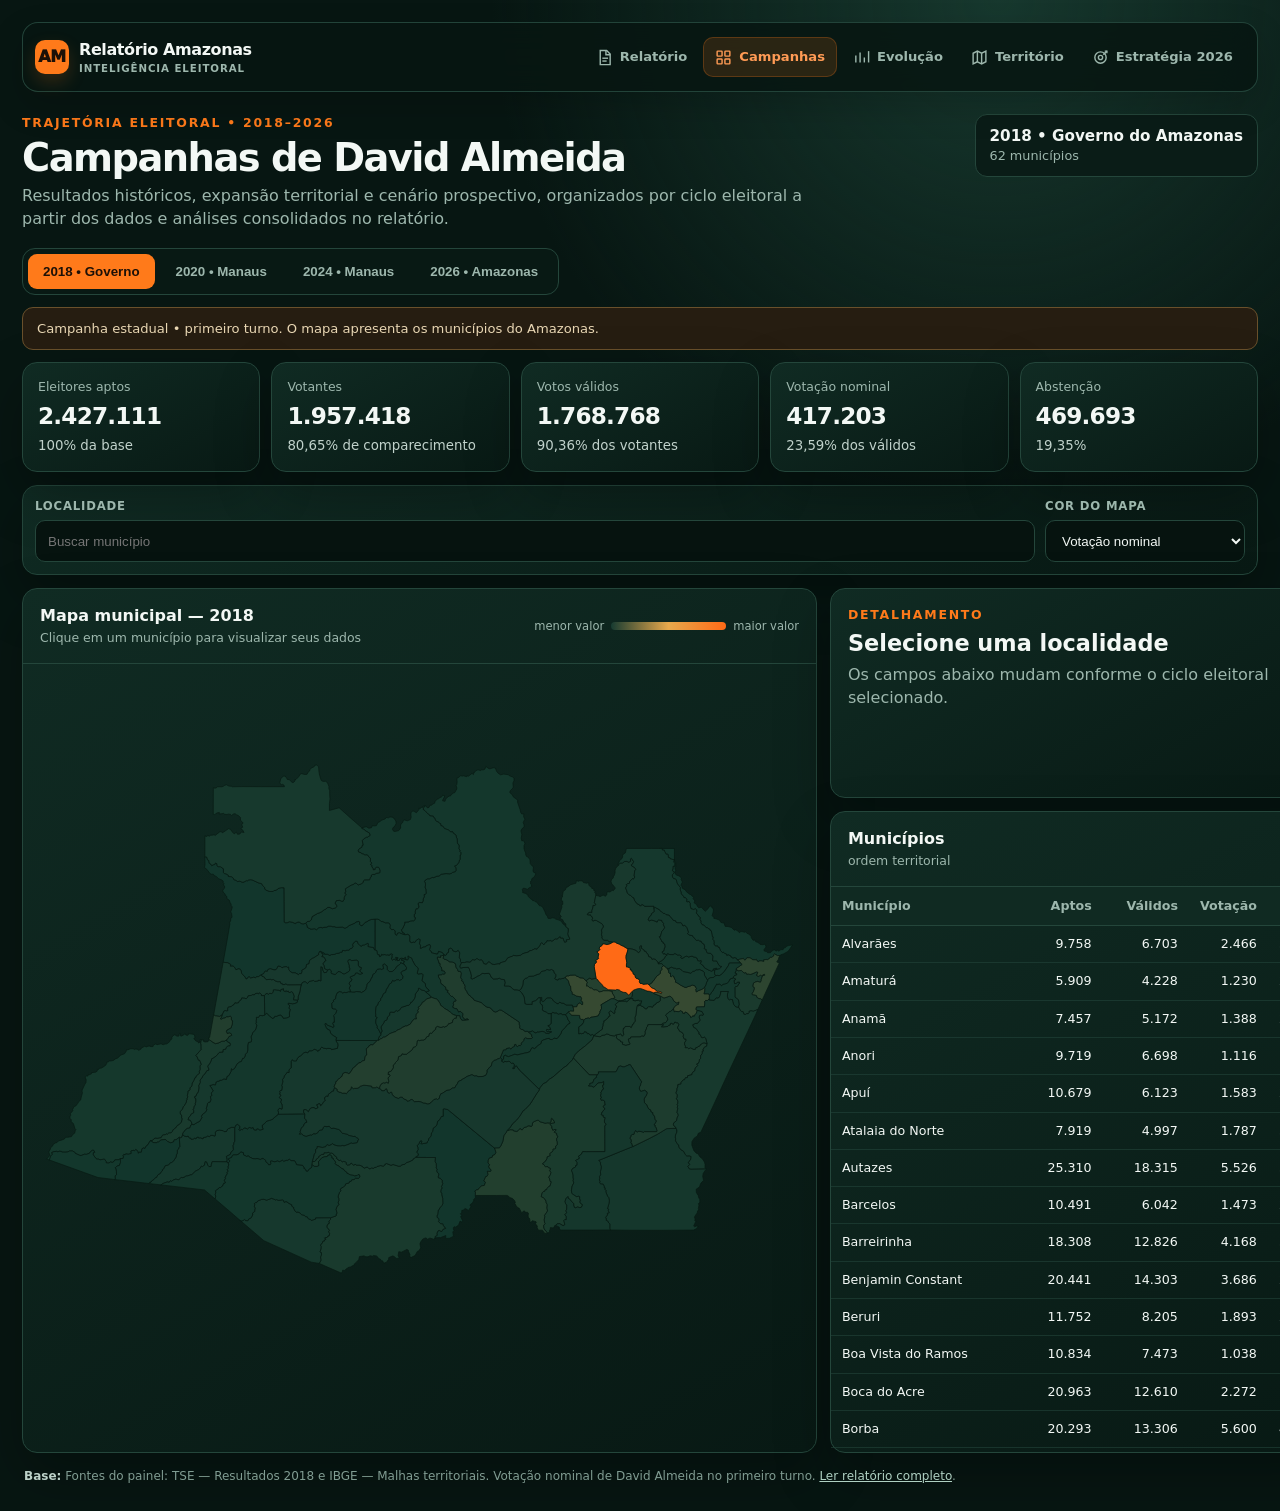
==== commit 558066b9: "fix: corrige o problema de carregamento do mapa de Manaus" ====
--- a/index.html
+++ b/index.html
@@ -91,4 +91,4 @@
     window.visualViewport.addEventListener('scroll',syncMobileViewport,{passive:true});
   }
 })();
-</script><main class="shell"><nav class="site-nav" aria-label="Navegação principal"><div class="site-nav-inner"><a class="brand" href="index.html" aria-label="Relatório Amazonas — Página inicial"><span class="brand-mark">AM</span><span>Relatório Amazonas<small>Inteligência eleitoral</small></span></a><div class="desktop-links"><a href="relatorio.html"><svg class="nav-icon" viewBox="0 0 24 24" fill="none" stroke="currentColor" stroke-width="2"><path d="M6 2h9l5 5v15H6z"/><path d="M14 2v6h6"/><path d="M9 13h8"/><path d="M9 17h6"/></svg>Relatório</a><a class="active" href="index.html"><svg class="nav-icon" viewBox="0 0 24 24" fill="none" stroke="currentColor" stroke-width="2"><rect x="3" y="3" width="7" height="7" rx="1"/><rect x="14" y="3" width="7" height="7" rx="1"/><rect x="3" y="14" width="7" height="7" rx="1"/><rect x="14" y="14" width="7" height="7" rx="1"/></svg>Campanhas</a><a href="evolucao.html"><svg class="nav-icon" viewBox="0 0 24 24" fill="none" stroke="currentColor" stroke-width="2"><path d="M4 19V9"/><path d="M10 19V5"/><path d="M16 19v-7"/><path d="M22 19V3"/></svg>Evolução</a><a href="territorio.html"><svg class="nav-icon" viewBox="0 0 24 24" fill="none" stroke="currentColor" stroke-width="2"><path d="m9 18-6 3V6l6-3 6 3 6-3v15l-6 3-6-3Z"/><path d="M9 3v15"/><path d="M15 6v15"/></svg>Território</a><a href="estrategia-2026.html"><svg class="nav-icon" viewBox="0 0 24 24" fill="none" stroke="currentColor" stroke-width="2"><circle cx="12" cy="12" r="8"/><circle cx="12" cy="12" r="3"/><path d="m16 8 5-5"/><path d="M18 3h3v3"/></svg>Estratégia 2026</a></div></div></nav><header class="top"><div><div class="eyebrow">Trajetória eleitoral • 2018–2026</div><h1>Campanhas de David Almeida</h1><p class="sub">Resultados históricos, expansão territorial e cenário prospectivo, organizados por ciclo eleitoral a partir dos dados e análises consolidados no relatório.</p></div><div class="scope" id="scope"><strong>2018 • Governo do Amazonas</strong>62 municípios</div></header><nav class="tabs" aria-label="Ciclo eleitoral"><button class="tab active" data-year="2018">2018 • Governo</button><button class="tab" data-year="2020">2020 • Manaus</button><button class="tab" data-year="2024">2024 • Manaus</button><button class="tab" data-year="2026">2026 • Amazonas</button></nav><div class="notice" id="notice"></div><section class="cards" id="cards"></section><div id="territorialExplorer"><section class="panel toolbar"><div class="field grow"><label for="search">Localidade</label><input id="search" type="search" placeholder="Buscar município"></div><div class="field" id="metricField"><label for="metric">Cor do mapa</label><select id="metric"><option value="david">Votação nominal</option><option value="share">Percentual dos válidos</option><option value="aptos">Eleitores aptos</option><option value="validos">Votos válidos</option><option value="abstencao">Abstenção</option></select></div></section><section class="layout"><article class="panel"><div class="panel-head"><div><h2 id="visualTitle">Mapa municipal — 2018</h2><p id="visualSub">Clique em um município para visualizar seus dados</p></div><div class="legend" id="legend"><span>menor valor</span><i class="gradient"></i><span>maior valor</span></div></div><div class="map" id="map"><svg role="img" aria-label="Mapa dos municípios do Amazonas"></svg><div class="tooltip" id="tooltip"></div></div><div class="zonegrid" id="zonegrid"></div></article><aside class="side"><article class="panel detail" id="detail"></article><article class="panel"><div class="panel-head"><div><h2 id="tableTitle">Municípios</h2><p>ordem territorial</p></div></div><div class="tablewrap"><table><thead><tr><th>Localidade</th><th class="num">Aptos</th><th class="num">Válidos</th><th class="num">Votação</th><th class="num">%</th></tr></thead><tbody id="tbody"></tbody></table></div></article></aside></section></div><section class="campaign-story hidden" id="campaignStory"></section><p class="source" id="source"></p></main><script src="data.js"></script><script src="eleitorado-2026.js"></script><script src="assets/js/campanhas-app.js?v=1.6.4"></script></body></html>+</script><main class="shell"><nav class="site-nav" aria-label="Navegação principal"><div class="site-nav-inner"><a class="brand" href="index.html" aria-label="Relatório Amazonas — Página inicial"><span class="brand-mark">AM</span><span>Relatório Amazonas<small>Inteligência eleitoral</small></span></a><div class="desktop-links"><a href="relatorio.html"><svg class="nav-icon" viewBox="0 0 24 24" fill="none" stroke="currentColor" stroke-width="2"><path d="M6 2h9l5 5v15H6z"/><path d="M14 2v6h6"/><path d="M9 13h8"/><path d="M9 17h6"/></svg>Relatório</a><a class="active" href="index.html"><svg class="nav-icon" viewBox="0 0 24 24" fill="none" stroke="currentColor" stroke-width="2"><rect x="3" y="3" width="7" height="7" rx="1"/><rect x="14" y="3" width="7" height="7" rx="1"/><rect x="3" y="14" width="7" height="7" rx="1"/><rect x="14" y="14" width="7" height="7" rx="1"/></svg>Campanhas</a><a href="evolucao.html"><svg class="nav-icon" viewBox="0 0 24 24" fill="none" stroke="currentColor" stroke-width="2"><path d="M4 19V9"/><path d="M10 19V5"/><path d="M16 19v-7"/><path d="M22 19V3"/></svg>Evolução</a><a href="territorio.html"><svg class="nav-icon" viewBox="0 0 24 24" fill="none" stroke="currentColor" stroke-width="2"><path d="m9 18-6 3V6l6-3 6 3 6-3v15l-6 3-6-3Z"/><path d="M9 3v15"/><path d="M15 6v15"/></svg>Território</a><a href="estrategia-2026.html"><svg class="nav-icon" viewBox="0 0 24 24" fill="none" stroke="currentColor" stroke-width="2"><circle cx="12" cy="12" r="8"/><circle cx="12" cy="12" r="3"/><path d="m16 8 5-5"/><path d="M18 3h3v3"/></svg>Estratégia 2026</a></div></div></nav><header class="top"><div><div class="eyebrow">Trajetória eleitoral • 2018–2026</div><h1>Campanhas de David Almeida</h1><p class="sub">Resultados históricos, expansão territorial e cenário prospectivo, organizados por ciclo eleitoral a partir dos dados e análises consolidados no relatório.</p></div><div class="scope" id="scope"><strong>2018 • Governo do Amazonas</strong>62 municípios</div></header><nav class="tabs" aria-label="Ciclo eleitoral"><button class="tab active" data-year="2018">2018 • Governo</button><button class="tab" data-year="2020">2020 • Manaus</button><button class="tab" data-year="2024">2024 • Manaus</button><button class="tab" data-year="2026">2026 • Amazonas</button></nav><div class="notice" id="notice"></div><section class="cards" id="cards"></section><div id="territorialExplorer"><section class="panel toolbar"><div class="field grow"><label for="search">Localidade</label><input id="search" type="search" placeholder="Buscar município"></div><div class="field" id="metricField"><label for="metric">Cor do mapa</label><select id="metric"><option value="david">Votação nominal</option><option value="share">Percentual dos válidos</option><option value="aptos">Eleitores aptos</option><option value="validos">Votos válidos</option><option value="abstencao">Abstenção</option></select></div></section><section class="layout"><article class="panel"><div class="panel-head"><div><h2 id="visualTitle">Mapa municipal — 2018</h2><p id="visualSub">Clique em um município para visualizar seus dados</p></div><div class="legend" id="legend"><span>menor valor</span><i class="gradient"></i><span>maior valor</span></div></div><div class="map" id="map"><svg role="img" aria-label="Mapa dos municípios do Amazonas"></svg><div class="tooltip" id="tooltip"></div></div><div class="zonegrid" id="zonegrid"></div></article><aside class="side"><article class="panel detail" id="detail"></article><article class="panel"><div class="panel-head"><div><h2 id="tableTitle">Municípios</h2><p>ordem territorial</p></div></div><div class="tablewrap"><table><thead><tr><th>Localidade</th><th class="num">Aptos</th><th class="num">Válidos</th><th class="num">Votação</th><th class="num">%</th></tr></thead><tbody id="tbody"></tbody></table></div></article></aside></section></div><section class="campaign-story hidden" id="campaignStory"></section><p class="source" id="source"></p></main><script src="data.js"></script><script src="eleitorado-2026.js"></script><script src="assets/js/campanhas-app.js?v=1.6.6"></script></body></html>
